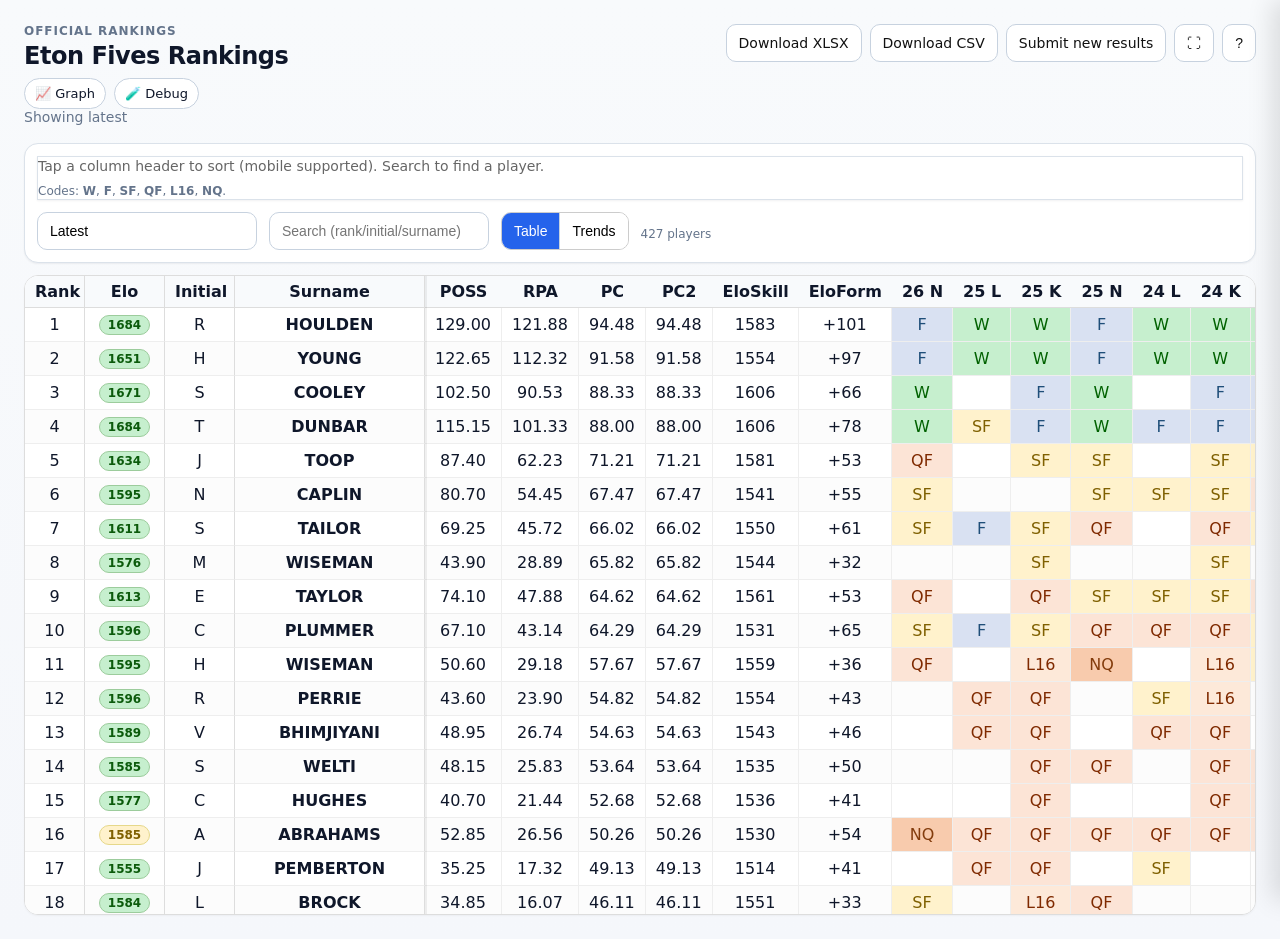
==== docs/index.html @ 4cd1362d "Phase 2" ====
<!doctype html>
<html lang="en">
<head>
  <meta charset="utf-8" />
  <meta name="viewport" content="width=device-width,initial-scale=1" />
  <title>Eton Fives Rankings</title>
  <link rel="stylesheet" href="./styles.css" />


  <style>
    body { font-family: system-ui, -apple-system, Segoe UI, Roboto, Arial, sans-serif; margin: 24px; }
    header { display:flex; gap:16px; align-items:baseline; justify-content:space-between; flex-wrap:wrap; }
    h1 { margin:0; font-size: 24px; }
    .meta { color:#555; font-size: 14px; min-height: 20px; }
    .actions { display:flex; gap:12px; flex-wrap:wrap; }
    .actions a, .actions button {
      appearance:none; border:1px solid #ccc; border-radius:10px; padding:10px 12px;
      background:white; cursor:pointer; text-decoration:none; color:#111; font-size:14px;
    }
    .actions a:hover, .actions button:hover { background:#f6f6f6; }
    .note { margin: 12px 0 14px; color:#666; font-size: 14px; line-height:1.4; }
    .small { font-size: 12px; color:#666; margin-top:6px; }
    .controls { display:flex; gap:12px; flex-wrap:wrap; align-items:center; margin: 0 0 12px; }
    .controls input, .controls select {
      appearance:none; border:1px solid #ccc; border-radius:10px; padding:10px 12px;
      background:white; font-size:14px; min-width: 220px;
    }
    .segmented { display:inline-flex; border:1px solid #ccc; border-radius:10px; overflow:hidden; }
    .segmented button {
      appearance:none; border:0; background:#fff; padding:10px 12px; cursor:pointer; font-size:14px;
    }
    .segmented button + button { border-left:1px solid #ddd; }
    .segmented button[aria-pressed="true"] { background:#111; color:#fff; }

    .table-wrap{
      border:1px solid #ddd; border-radius:14px; overflow:auto;
      max-height: calc(100vh - 260px);
      box-shadow: 0 1px 2px rgba(0,0,0,0.04);
      -webkit-overflow-scrolling: touch;
    }

    /* Full-screen table mode (mobile landscape helper) */
    body.fullscreen-mode{ margin:0; }
    body.fullscreen-mode > header,
    body.fullscreen-mode > .note,
    body.fullscreen-mode > .controls{ display:none; }
    body.fullscreen-mode .table-wrap{
      position: fixed; inset: 0;
      max-height: 100vh;
      border-radius: 0;
      border: none;
      box-shadow: none;
      background: white;
    }
    body.fullscreen-mode .modal{ max-height: 95vh; }

    table { border-collapse: separate; border-spacing: 0; }
    #rankings{ width: max-content; min-width:100%; background:white; }
    #rankings thead th{
      background:#fafafa;
      border-bottom:1px solid #ddd;
      font-weight:600;
      white-space: nowrap;
      padding: 6px 10px;
      position: sticky; top: 0; z-index: 5;
      cursor: default;
      user-select: none;
      touch-action: manipulation;
    }
    #rankings thead th.sortable { cursor: pointer; }
    #rankings thead th.tournament { cursor: pointer; }
    #rankings td{
      padding: 6px 10px;
      border-right:1px solid #eee;
      border-bottom:1px solid #eee;
      white-space: nowrap;
      background:white;
      text-align: center;
    }
    #rankings tbody tr:nth-child(even) td{ background:#fcfcfc; }

    /* Sticky first 4 columns (Rank, Elo, Initial, Surname) */
    #rankings th:nth-child(1), #rankings td:nth-child(1){
      position: sticky; left: 0; z-index: 6; min-width:60px; max-width:60px;
      border-right:1px solid #ddd;
      font-variant-numeric: tabular-nums;
      background: #fff;
}
    #rankings th:nth-child(2), #rankings td:nth-child(2){
      position: sticky; left: 60px; z-index: 6; min-width:80px; max-width:80px;
      border-right:1px solid #ddd;
      background: #fff;
font-variant-numeric: tabular-nums;
    }
    #rankings th:nth-child(3), #rankings td:nth-child(3){
      position: sticky; left: 140px; z-index: 6; min-width:70px; max-width:70px;
      border-right:1px solid #ddd;
      background: #fff;
font-variant-numeric: tabular-nums;
    }
    #rankings th:nth-child(4), #rankings td:nth-child(4){
      position: sticky; left: 210px; z-index: 6; min-width:190px; max-width:190px;
      border-right:1px solid #ddd;
      font-weight:600;
      background: #fff;
}

/* Colour coding (works on mob

    /* Sticky column layering & row striping fixes (mobile / horizontal scroll) */
    #rankings thead th { position: sticky; top: 0; z-index: 20; background: #f5f5f5; }
    #rankings thead th:nth-child(-n+4){ z-index: 30; } /* top-left corner cells above everything */
    #rankings tbody td:nth-child(-n+4){ background: #fff; }
    #rankings tbody tr:nth-child(even) td:nth-child(-n+4){ background:#fcfcfc; }
    /* subtle separation so overlapping is visually clean */
    #rankings th:nth-child(-n+4), #rankings td:nth-child(-n+4){ box-shadow: 2px 0 0 rgba(0,0,0,0.06); }


/* Colour coding (works on mobile because it's inline classes on TD) */
    .res-W{ background:#c6efce !important; color:#006100 !important; }   /* Winner */
    .res-F{ background:#d9e1f2 !important; color:#1f4e79 !important; }   /* Final */
    .res-SF{ background:#fff2cc !important; color:#7f6000 !important; }  /* Semi */
    .res-QF{ background:#fce4d6 !important; color:#7f2a00 !important; }  /* Quarter */
    .res-L16{ background:#fde9d9 !important; color:#7f2a00 !important; } /* Last 16 */
    .res-NQ{ background:#f8cbad !important; color:#833c0c !important; }  /* Non-qual */
    .res-P{ background:#e7e6e6 !important; color:#444 !important; }      /* P */
    .res-UNK{ background:#f2f2f2 !important; color:#555 !important; font-weight:500; }

    th.sorted-asc::after { content:" ▲"; font-weight:700; }
    th.sorted-desc::after { content:" ▼"; font-weight:700; }
  
    /* Modal for match details */
    .modal-backdrop{
      position: fixed; inset: 0; background: rgba(0,0,0,0.45);
      display:none; align-items:center; justify-content:center;
      padding: 16px; z-index: 1000;
    }
    .modal{
      width: min(720px, 100%);
      max-height: 80vh;
      overflow:auto;
      background: white;
      border-radius: 16px;
      border: 1px solid #ddd;
      box-shadow: 0 10px 30px rgba(0,0,0,0.25);
    }
    .modal header{
      position: sticky; top: 0; z-index: 2;
      background: white;
      padding: 14px 16px;
      border-bottom: 1px solid #eee;
      display:flex; gap:12px; align-items:flex-start; justify-content:space-between;
    }
    .modal h2{ margin:0; font-size: 18px; }
    .modal .close{
      border: 1px solid #ccc; border-radius: 10px; padding: 8px 10px;
      background: white; cursor: pointer; font-size: 14px;
    }
    .modal .content{ padding: 12px 16px 16px; }
    .match-round{ margin: 14px 0 6px; font-weight: 700; }
    .match{
      padding: 10px 12px; border: 1px solid #eee; border-radius: 12px;
      margin: 8px 0; background: #fafafa;
    }
    .match .line{ margin: 4px 0; }
    .pill{
      display:inline-block; padding: 2px 8px; border-radius: 999px;
      border: 1px solid #ddd; background: white; font-size: 12px;
      margin-right: 8px;
    }
    .pill-won{ background:#c6efce; border-color:#9ccc9c; color:#0b5a0b; }
    .pill-lost{ background:#f8cbad; border-color:#f3a981; color:#7f2a00; }

    .elo-pill{ font-variant-numeric: tabular-nums; font-weight:700; margin-right:0; }
    .unc-low{ background:#c6efce; border-color:#9ccc9c; color:#0b5a0b; }
    .unc-med{ background:#fff2cc; border-color:#e6d88a; color:#7f6000; }
    .unc-high{ background:#f8cbad; border-color:#f3a981; color:#7f2a00; }


  
    .eloPanel{ border:1px solid #eee; border-radius:12px; padding:10px 12px; margin: 10px 0 12px; background:#fcfcfc; }
    .eloRow{ display:flex; align-items:center; justify-content:space-between; gap:10px; flex-wrap:wrap; }
    .muted{ color:#666; font-size:12px; }
    .peakBtn{ appearance:none; border:1px solid #ccc; background:#fff; border-radius:999px; padding:6px 10px; font-size:12px; cursor:pointer; }

    /* Help modal tabs */
    .tabs{ display:flex; gap:8px; padding: 0 16px 12px; border-bottom: 1px solid #eee; }
    .tabbtn{
      appearance:none; border:1px solid #ccc; background:#fff;
      border-radius: 999px; padding: 8px 12px; font-size: 13px; cursor:pointer;
    }
    .tabbtn[aria-selected="true"]{ border-color:#111; }
    .tabpanel{ display:none; padding: 12px 16px 16px; }
    .tabpanel.active{ display:block; }
    .tabpanel h3{ margin: 10px 0 6px; font-size: 15px; }
    .tabpanel ul{ margin: 6px 0 10px 18px; }
    .tabpanel code{ background:#f2f2f2; padding:2px 6px; border-radius:6px; }

    .peakBtn:hover{ background:#f6f6f6; }
    .sparkWrap{ margin-top:8px; }
    .sparkSvg{ width: 200px; height: 44px; display:block; }

    /* Player drawer */
    .drawer-backdrop{
      position: fixed; inset: 0; background: rgba(0,0,0,0.35);
      display:none; z-index: 900;
    }
    .player-drawer{
      position: fixed; top: 0; right: 0; height: 100vh; width: min(440px, 95vw);
      background:#fff; border-left:1px solid #ddd; box-shadow: -8px 0 24px rgba(0,0,0,.12);
      transform: translateX(100%); transition: transform .2s ease; z-index: 901;
      display:flex; flex-direction:column;
    }
    .player-drawer.open { transform: translateX(0); }
    .player-drawer header { padding: 12px 14px; border-bottom:1px solid #eee; }
    .player-drawer .body { padding: 12px 14px 16px; overflow:auto; }
    .metric-grid { display:grid; grid-template-columns: repeat(2, minmax(0,1fr)); gap:8px; }
    .metric { border:1px solid #eee; border-radius:10px; padding:8px; background:#fafafa; }
    .metric .k { font-size:12px; color:#666; }
    .metric .v { font-weight:700; }
    .recent-strip { display:flex; gap:6px; flex-wrap:wrap; margin-top:8px; }
    .chip { border:1px solid #ddd; border-radius:999px; padding:2px 8px; font-size:12px; background:#fff; }
    .drawer-actions { display:flex; gap:8px; flex-wrap:wrap; margin-top:10px; }
    .drawer-actions button { appearance:none; border:1px solid #ccc; border-radius:10px; background:#fff; padding:8px 10px; cursor:pointer; }
    .compare-row { display:flex; gap:8px; flex-wrap:wrap; margin-top:10px; align-items:center; }
    .compare-row select { flex:1 1 220px; min-width: 180px; }

  </style>
</head>

<body class="app-shell">
  <header class="page-header">
    <div>
      <div class="page-eyebrow">Official Rankings</div>
      <div class="row" style="gap:8px; align-items:center;"><h1>Eton Fives Rankings</h1></div>
      <nav class="page-nav" aria-label="Primary" style="margin-top:8px;">
        <a href="./graph.html" class="nav-pill">📈 Graph</a>
        <a href="./debug.html" class="nav-pill">🧪 Debug</a>
      </nav>
      <div class="meta" id="status">Loading…</div>
    </div>
    <div class="actions">
      <a href="./downloads/rankings_latest.xlsx" download>Download XLSX</a>
      <a href="./downloads/rankings_latest.csv" download>Download CSV</a>
      <a
        href="https://github.com/thatchersj/rank-the-fives/issues/new?template=submit_results.yml&title=New%20tournament%20results&labels=recalculate"
        target="_blank" rel="noopener"
      >Submit new results</a>
    
      <button id="fsBtn" type="button" title="Full screen" aria-label="Toggle full screen">⛶</button>
      <button id="helpBtn" type="button" title="Help" aria-label="Help">?</button>
    </div>
  </header>

  <div class="section-card">
    <div class="note" style="margin:0 0 12px;">
      Tap a column header to sort (mobile supported). Search to find a player.
      <div class="small">Codes: <b>W</b>, <b>F</b>, <b>SF</b>, <b>QF</b>, <b>L16</b>, <b>NQ</b>.</div>
    </div>

    <div class="controls" style="margin:0;">
      <select id="snapshotSelect" aria-label="As of tournament"></select>
      <input id="searchBox" type="search" placeholder="Search (rank/initial/surname)..." autocomplete="off" />
      <div class="segmented" role="group" aria-label="View mode">
        <button id="viewTableBtn" type="button" aria-pressed="true">Table</button>
        <button id="viewTrendsBtn" type="button" aria-pressed="false">Trends</button>
      </div>
      <span class="small" id="count"></span>
    </div>
  </div>

  <div class="table-wrap" id="tableWrap">
    <table id="rankings">
      <thead><tr id="theadRow"></tr></thead>
      <tbody></tbody>
    </table>
  </div>

  <noscript>
    <p><b>This page needs JavaScript enabled</b> to load rankings.</p>
  </noscript>

  <script>
    (function(){
      const TWO_DP_COLS = new Set(["poss","rpa","pc","pc2"]);
function formatMaybe2dp(col, val){
  if (!TWO_DP_COLS.has(String(col).toLowerCase())) return val;
  if (val === null || val === undefined || val === "") return val;
  const num = Number(val);
  if (!Number.isFinite(num)) return val;
  return num.toFixed(2);
}


function displayResultValue(val){
  // Hide 'P' results in the table (treat as blank)
  if (val === "P" || val === "p") return "";
  return val;
}

const statusEl = document.getElementById("status");
      const countEl = document.getElementById("count");
      const searchBox = document.getElementById("searchBox");
      const snapshotSelect = document.getElementById('snapshotSelect');
      const viewTableBtn = document.getElementById('viewTableBtn');
      const viewTrendsBtn = document.getElementById('viewTrendsBtn');
      const theadRow = document.getElementById("theadRow");
      const tbody = document.querySelector("#rankings tbody");
      const table = document.getElementById("rankings");
      function setUrlParam(k, v){
        const u = new URL(window.location.href);
        if (v === null || v === undefined || v === "") u.searchParams.delete(k);
        else u.searchParams.set(k, String(v));
        history.replaceState(null, "", u.toString());
      }
      function getUrlParam(k){ return new URL(window.location.href).searchParams.get(k); }
      function toPlayerLabel(playerKey){
        const [iniRaw, surRaw] = String(playerKey || '').split('|');
        const ini = String(iniRaw || '').trim();
        const sur = String(surRaw || '').trim();
        if (!ini || !sur) return String(playerKey || '');
        return `${ini}.${sur.slice(0,1)}${sur.slice(1).toLowerCase()}`;
      }
      function setStatus(v){ if (statusEl) statusEl.textContent = String(v ?? ''); }
      function getStatus(){ return statusEl ? String(statusEl.textContent || '') : ''; }
      function getDrawerEls(){
        return {
          drawer: document.getElementById('playerDrawer'),
          backdrop: document.getElementById('playerDrawerBackdrop'),
          closeBtn: document.getElementById('playerDrawerClose'),
          title: document.getElementById('playerDrawerTitle'),
          sub: document.getElementById('playerDrawerSub'),
          body: document.getElementById('playerDrawerBody'),
        };
      }

      function normalizeResult(v) {
        const s = (v ?? "").toString().trim().toUpperCase();
        if (!s || s === "P") return "";
        return s.replace(/\s+/g, ""); // "L 16" -> "L16"
      }
      function resultClass(v) {
        const key = normalizeResult(v);
        if (!key) return null;
        if (["W","F","SF","QF","NQ","L16","P"].includes(key)) return "res-" + key;
        return "res-UNK";
      }
            function uncertaintyClass(sigma){
        const s = Number(sigma);
        if (!Number.isFinite(s)) return 'unc-med';
        if (s < 140) return 'unc-low';
        if (s < 250) return 'unc-med';
        return 'unc-high';
      }

function looksLikeResultColumn(colName) {
        // expected like "13 N" / "13N" / "13 K" etc
        return /^\d{2}\s*[NKL]$/i.test(colName.trim().replace(/\s+/g, " "));
      }

      async function loadData() {
        // IMPORTANT: relative to the current page URL (works on GH Pages project sites)
        const latestUrl = new URL("data/rankings_latest.json", window.location.href);
        const resLatest = await fetch(latestUrl.toString(), { cache: "no-store" });
        if (!resLatest.ok) throw new Error(`Failed to load ${latestUrl} (${resLatest.status} ${resLatest.statusText})`);
        const latest = await resLatest.json();
        if (!Array.isArray(latest) || latest.length === 0) throw new Error("No data found in rankings_latest.json");

        // Snapshots (optional)
        let snapshots = null;
        try {
          const snapsUrl = new URL("data/rankings_snapshots.json", window.location.href);
          const resSnaps = await fetch(snapsUrl.toString(), { cache: "no-store" });
          if (resSnaps.ok) snapshots = await resSnaps.json();
        } catch (e) {
          console.warn('No rankings_snapshots.json', e);
        }

        return { latest, snapshots };
      }

      async function loadMatches() {
        const url = new URL("data/matches_latest.json", window.location.href);
        const res = await fetch(url.toString(), { cache: "no-store" });
        if (!res.ok) {
          console.warn("No matches_latest.json", res.status, res.statusText);
          return null;
        }
        return await res.json();
      }

      function render(data) {
        window.__CURRENT_RENDER_DATA = data;
        // Build a stable column order:
        // Rank, Elo, Initial, Surname, POSS/RPA/PC/PC2, EloSkill/EloForm, then tournament columns (most recent first)
        const allCols = Object.keys(data[0] || {});
        const base = ["Rank","Elo","Initial","Surname","POSS","RPA","PC","PC2","EloSkill","EloForm"];
        const baseCols = base.filter(c => allCols.includes(c));

        const tourCols = allCols
          .filter(c => looksLikeResultColumn(c))
          .sort((a,b) => {
            const pa = a.trim().replace(/\s+/g,' ').split(' ');
            const pb = b.trim().replace(/\s+/g,' ').split(' ');
            const ya = parseInt(pa[0],10); const yb = parseInt(pb[0],10);
            const oa = ({N:0,K:1,L:2})[(pa[1]||'').toUpperCase()] ?? 9;
            const ob = ({N:0,K:1,L:2})[(pb[1]||'').toUpperCase()] ?? 9;
            // most recent first
            if (ya !== yb) return yb - ya;
            return ob - oa;
          });

        // Keep EloSigma available for pill colour but don't show as a column
        const cols = [...baseCols, ...tourCols].filter(c => c !== "EloSigma");
        window.__CURRENT_COLS__ = cols;
        theadRow.innerHTML = "";
        tbody.innerHTML = "";

        cols.forEach(c => {
          const th = document.createElement("th");
          th.textContent = c;

          if (!looksLikeResultColumn(c)) {
            th.classList.add("sortable");
          } else {
            th.classList.add("tournament");
          }

          theadRow.appendChild(th);
        });

        const resultCols = new Set(cols.filter(looksLikeResultColumn));

        data.forEach(row => {
          const tr = document.createElement("tr");
          tr.tabIndex = 0;
          cols.forEach(c => {
            const td = document.createElement("td");
            const val = row[c] ?? "";
            const displayVal = formatMaybe2dp(c, val);
            if (c === "Elo") {
              const pill = document.createElement("span");
              pill.className = `pill elo-pill ${uncertaintyClass(row["EloSigma"])}`;
              pill.textContent = (val === null || val === undefined || val === "") ? "" : String(Math.round(Number(val)));
              td.appendChild(pill);
            } else if (c === "EloSkill") {
              const num = Number(val);
              td.textContent = Number.isFinite(num) ? String(Math.round(num)) : "";
            } else if (c === "EloForm") {
              const num = Number(val);
              if (Number.isFinite(num)) {
                const r = Math.round(num);
                td.textContent = (r > 0 ? "+" : "") + String(r);
              } else {
                td.textContent = "";
              }
            } else {
              td.textContent = displayVal;
            }

            if (resultCols.has(c)) {
              td.classList.add("result-cell");
          td.textContent = displayResultValue(td.textContent);

              const cls = resultClass(val);
              if (cls) td.classList.add(cls);
            }
            tr.appendChild(td);
          });
          tbody.appendChild(tr);
        });

        countEl.textContent = `${data.length} players`;
      }

      function getRowPlayerKey(tr){
        const cols = window.__CURRENT_COLS__ || [];
        const iI = cols.indexOf('Initial');
        const iS = cols.indexOf('Surname');
        if (iI < 0 || iS < 0) return null;
        const ini = (tr.children[iI]?.textContent || '').trim().toUpperCase();
        const sur = (tr.children[iS]?.textContent || '').trim().toUpperCase();
        if (!ini || !sur) return null;
        return `${ini}|${sur}`;
      }

      function closePlayerDrawer(){
        const { drawer, backdrop } = getDrawerEls();
        if (!drawer || !backdrop) return;
        drawer.classList.remove('open');
        backdrop.style.display = 'none';
      }

      function getRankMovement(playerKey){
        const rows = window.__CURRENT_RENDER_DATA || [];
        const cur = rows.find(r => `${String(r.Initial||'').toUpperCase()}|${String(r.Surname||'').toUpperCase()}` === playerKey);
        if (!cur) return null;
        const curRank = Number(cur.Rank);
        if (!Number.isFinite(curRank)) return null;
        const v = snapshotSelect?.value || 'latest';
        const snaps = window.__SNAPS_CHRONO || [];
        let prev = null;
        if (v === 'latest') prev = snaps.length ? snaps[snaps.length - 1] : null;
        else {
          const i = snaps.findIndex(s => s.key === v);
          prev = (i > 0) ? snaps[i - 1] : null;
        }
        if (!prev || !Array.isArray(prev.records)) return null;
        const pr = prev.records.find(r => `${String(r.Initial||'').toUpperCase()}|${String(r.Surname||'').toUpperCase()}` === playerKey);
        if (!pr) return null;
        const prevRank = Number(pr.Rank);
        if (!Number.isFinite(prevRank)) return null;
        const delta = prevRank - curRank;
        if (delta > 0) return `▲${delta}`;
        if (delta < 0) return `▼${Math.abs(delta)}`;
        return '—';
      }

      function openPlayerDrawer(playerKey){
        const { drawer, backdrop, title, sub, body } = getDrawerEls();
        if (!drawer || !backdrop || !title || !sub || !body) return;

        const rows = window.__CURRENT_RENDER_DATA || [];
        const row = rows.find(r => `${String(r.Initial||'').toUpperCase()}|${String(r.Surname||'').toUpperCase()}` === playerKey);
        if (!row) return;
        window.__SELECTED_PLAYER_KEY__ = playerKey;
        setUrlParam('player', playerKey);

        const rankMove = getRankMovement(playerKey) || '—';
        title.textContent = `${row.Initial}. ${String(row.Surname||'').slice(0,1)}${String(row.Surname||'').slice(1).toLowerCase()}`;
        sub.textContent = `Rank #${row.Rank ?? ''} · Elo ${Number.isFinite(Number(row.Elo)) ? Math.round(Number(row.Elo)) : ''} · ${rankMove}`;

        const metrics = [
          ['PC2', row.PC2], ['PC', row.PC], ['POSS', row.POSS], ['RPA', row.RPA], ['Played', row.Played], ['MissedLast', row.MissedLast]
        ].map(([k,v]) => `<div class="metric"><div class="k">${k}</div><div class="v">${formatMaybe2dp(String(k).toLowerCase(), v ?? '')}</div></div>`).join('');

        const cols = window.__CURRENT_COLS__ || [];
        const recentCols = cols.filter(c => /^\d{2}\s*[NKL]$/i.test(String(c))).slice(0,5);
        const recent = recentCols.map(c => {
          const rv = row[c] || '';
          const cls = resultClass(rv) || '';
          return `<span class="chip ${cls}">${escapeHtml(c)}: ${escapeHtml(displayResultValue(String(rv||'')) || '—')}</span>`;
        }).join('');

        const snaps = window.__SNAPS_CHRONO || [];
        const eloSeries = [];
        const rankSeries = [];
        for (const s of snaps){
          const r = (s.records || []).find(rr => `${String(rr.Initial||'').toUpperCase()}|${String(rr.Surname||'').toUpperCase()}` === playerKey);
          if (!r) continue;
          if (Number.isFinite(Number(r.Elo))) eloSeries.push(Number(r.Elo));
          if (Number.isFinite(Number(r.Rank))) rankSeries.push(Number(r.Rank));
        }
        if (Number.isFinite(Number(row.Elo))) eloSeries.push(Number(row.Elo));
        if (Number.isFinite(Number(row.Rank))) rankSeries.push(Number(row.Rank));

        const eloSpark = buildSparkline(eloSeries, {w: 260, h: 52, pad: 5});
        const rankSpark = buildSparkline(rankSeries.map(v => -v), {w: 260, h: 52, pad: 5});

        body.innerHTML = `
          <div class="metric-grid">${metrics}</div>
          <div style="margin-top:10px;"><b>Recent results</b><div class="recent-strip">${recent || '<span class="small">No recent results</span>'}</div></div>
          <div style="margin-top:12px;"><b>Trend</b><div class="small">Elo</div>${eloSpark}<div class="small" style="margin-top:8px;">Rank (improvement rises)</div>${rankSpark}</div>
          <div style="margin-top:12px;"><b>Compare</b>
            <div class="compare-row">
              <select id="drawerCompareSelect" aria-label="Compare with player">
                <option value="">Choose player…</option>
              </select>
              <button type="button" id="drawerCompareBtn">Compare in trends</button>
            </div>
          </div>
          <div class="drawer-actions">
            <button type="button" id="drawerOpenTrends">Open full trends</button>
            <button type="button" id="drawerCopyLink">Copy link</button>
          </div>
        `;

        const cmpSel = body.querySelector('#drawerCompareSelect');
        if (cmpSel) {
          const keys = (window.__CURRENT_RENDER_DATA || [])
            .map(r => `${String(r.Initial||'').toUpperCase()}|${String(r.Surname||'').toUpperCase()}`)
            .filter(k => k && k !== playerKey);
          const uniq = Array.from(new Set(keys)).sort((a,b) => toPlayerLabel(a).localeCompare(toPlayerLabel(b)));
          for (const k of uniq){
            const opt = document.createElement('option');
            opt.value = k;
            opt.textContent = toPlayerLabel(k);
            cmpSel.appendChild(opt);
          }
        }

        body.querySelector('#drawerOpenTrends')?.addEventListener('click', () => {
          const u = new URL('./graph.html', window.location.href);
          u.searchParams.set('players', playerKey);
          const snap = snapshotSelect?.value || 'latest';
          if (snap !== 'latest') { u.searchParams.set('from', snap); u.searchParams.set('to', snap); }
          window.location.href = u.toString();
        });
        body.querySelector('#drawerCompareBtn')?.addEventListener('click', () => {
          const other = body.querySelector('#drawerCompareSelect')?.value || '';
          if (!other) return;
          const u = new URL('./graph.html', window.location.href);
          u.searchParams.set('players', `${playerKey},${other}`);
          const snap = snapshotSelect?.value || 'latest';
          if (snap !== 'latest') { u.searchParams.set('from', snap); u.searchParams.set('to', snap); }
          window.location.href = u.toString();
        });
        body.querySelector('#drawerCopyLink')?.addEventListener('click', async () => {
          try { await navigator.clipboard.writeText(window.location.href); } catch(e) {}
        });

        backdrop.style.display = 'block';
        drawer.classList.add('open');
      }

      function attachRowClicks(){
        tbody.addEventListener('click', (ev) => {
          const td = ev.target.closest('td');
          if (!td) return;
          if (td.classList.contains('result-cell')) return; // keep tournament cell click behavior
          const tr = td.parentElement;
          if (!tr) return;
          const pkey = getRowPlayerKey(tr);
          if (pkey) openPlayerDrawer(pkey);
        });

        tbody.addEventListener('keydown', (ev) => {
          if (ev.key !== 'Enter') return;
          const tr = ev.target.closest('tr');
          if (!tr) return;
          const pkey = getRowPlayerKey(tr);
          if (pkey) openPlayerDrawer(pkey);
        });

        const { closeBtn, backdrop } = getDrawerEls();
        closeBtn?.addEventListener('click', closePlayerDrawer);
        backdrop?.addEventListener('click', closePlayerDrawer);
        document.addEventListener('keydown', (e) => {
          if (e.key === 'Escape') closePlayerDrawer();
        });
      }

      function bindViewToggle(){
        function setMode(mode){
          const isTable = mode !== 'trends';
          viewTableBtn?.setAttribute('aria-pressed', isTable ? 'true' : 'false');
          viewTrendsBtn?.setAttribute('aria-pressed', isTable ? 'false' : 'true');
          setUrlParam('view', isTable ? 'table' : 'trends');
        }

        viewTableBtn?.addEventListener('click', () => setMode('table'));
        viewTrendsBtn?.addEventListener('click', () => {
          setMode('trends');
          const u = new URL('./graph.html', window.location.href);
          const selected = window.__SELECTED_PLAYER_KEY__ || getUrlParam('player');
          if (selected) u.searchParams.set('players', selected);
          const snap = snapshotSelect?.value || 'latest';
          if (snap !== 'latest') {
            u.searchParams.set('from', snap);
            u.searchParams.set('to', snap);
          }
          window.location.href = u.toString();
        });

        const requested = (getUrlParam('view') || 'table').toLowerCase();
        setMode(requested === 'trends' ? 'trends' : 'table');
      }

      function getCellValue(row, idx) {
        const td = row.children[idx];
        return td ? td.textContent.trim() : "";
      }

      function detectType(val) {
        const n = Number(val);
        if (!isNaN(n) && val !== "") return "number";
        return "string";
      }

      function sortBy(colIdx, asc) {
        const rows = Array.from(tbody.querySelectorAll("tr"));
        const type = detectType(getCellValue(rows[0], colIdx));
        rows.sort((a,b) => {
          const va = getCellValue(a,colIdx);
          const vb = getCellValue(b,colIdx);
          if (type === "number") {
            return asc ? (Number(va)-Number(vb)) : (Number(vb)-Number(va));
          }
          return asc ? va.localeCompare(vb) : vb.localeCompare(va);
        });
        rows.forEach(r => tbody.appendChild(r));
      }

      function enableSortAndSearch() {
        let currentSort = { idx: 0, asc: true };

        theadRow.addEventListener("click", (ev) => {
          const th = ev.target.closest("th");
          if (!th) return;
          const idx = Array.from(theadRow.children).indexOf(th);
          if (idx < 0) return;

          const headerText = (th.textContent || "").trim();
          const norm = headerText.toString().replace(/\s+/g," ").trim();
          const isTournament = looksLikeResultColumn(norm);

          if (isTournament) {
            openTournamentDrawFromHeaderText(headerText);
            return;
          }

          // Normal sortable columns
          const asc = (currentSort.idx === idx) ? !currentSort.asc : true;
          currentSort = { idx, asc };

          Array.from(theadRow.children).forEach(h => h.classList.remove("sorted-asc","sorted-desc"));
          th.classList.add(asc ? "sorted-asc" : "sorted-desc");

          sortBy(idx, asc);
        });

        searchBox.addEventListener("input", () => {
          const q = searchBox.value.trim().toUpperCase();
          const rows = Array.from(tbody.querySelectorAll("tr"));
          let shown = 0;
          rows.forEach(tr => {
            const cols = window.__CURRENT_COLS__ || [];
            const idxRank = cols.indexOf("Rank") >= 0 ? cols.indexOf("Rank") : 0;
            const idxInit = cols.indexOf("Initial");
            const idxSur = cols.indexOf("Surname");
            const rank = (tr.children[idxRank]?.textContent || "").toUpperCase();
            const init = (tr.children[idxInit]?.textContent || "").toUpperCase();
            const sur = (tr.children[idxSur]?.textContent || "").toUpperCase();
            const hay = `${rank} ${init} ${sur}`;
            const ok = !q || hay.includes(q);
            tr.style.display = ok ? "" : "none";
            if (ok) shown++;
          });
          countEl.textContent = `${shown} / ${rows.length} players`;
        });

        // Default sort by Rank (column 1 at top)
        sortBy(0, true);
      }

      
      function openMatchModal(title, sub, bodyHtml) {
        const backdrop = document.getElementById("matchModalBackdrop");
        const titleEl = document.getElementById("matchModalTitle");
        const subEl = document.getElementById("matchModalSub");
        const bodyEl = document.getElementById("matchModalBody");
        titleEl.textContent = title;
        subEl.textContent = sub || "";
        bodyEl.innerHTML = bodyHtml || "";
        // Peak Elo toggle (if present)
        const peakBtn = bodyEl.querySelector('[data-peak-toggle="1"]');
        if (peakBtn) {
          peakBtn.addEventListener('click', () => {
            const vEl = bodyEl.querySelector('.eloValue');
            const subEl2 = bodyEl.querySelector('.eloSub');
            if (!vEl) return;
            const cur = vEl.getAttribute('data-current');
            const peak = vEl.getAttribute('data-peak');
            const peakLabel = vEl.getAttribute('data-peaklabel') || '';
            const showing = vEl.getAttribute('data-showing') || 'current';
            if (showing === 'current') {
              vEl.textContent = peak !== null ? peak : (vEl.textContent || '');
              vEl.setAttribute('data-showing','peak');
              peakBtn.textContent = 'Show current';
              if (subEl2) subEl2.textContent = peakLabel ? `Peak at ${peakLabel}` : 'Peak';
            } else {
              vEl.textContent = cur !== null ? cur : (vEl.textContent || '');
              vEl.setAttribute('data-showing','current');
              peakBtn.textContent = 'Show peak';
              if (subEl2) subEl2.textContent = 'Current';
            }
          });
        }
        backdrop.style.display = "flex";
        backdrop.setAttribute("aria-hidden", "false");
      }

      function closeMatchModal() {
        const backdrop = document.getElementById("matchModalBackdrop");
        backdrop.style.display = "none";
        backdrop.setAttribute("aria-hidden", "true");
      }

      function escapeHtml(s) {
        return (s ?? "").toString()
          .replace(/&/g, "&amp;")
          .replace(/</g, "&lt;")
          .replace(/>/g, "&gt;")
          .replace(/"/g, "&quot;")
          .replace(/'/g, "&#039;");
      }

      
      
      function buildSparkline(values, opts){
        const w = (opts && opts.w) ? opts.w : 200;
        const h = (opts && opts.h) ? opts.h : 44;
        const pad = (opts && opts.pad) ? opts.pad : 4;
        const vals = (Array.isArray(values) ? values : []).map(v => Number(v)).filter(v => Number.isFinite(v));
        if (vals.length < 2){
          return `<svg class="sparkSvg" viewBox="0 0 ${w} ${h}" role="img" aria-label="Form sparkline"></svg>`;
        }
        const minV = Math.min(...vals);
        const maxV = Math.max(...vals);
        const rng = (maxV - minV) || 1;
        const n = vals.length;
        const xStep = (w - 2*pad) / (n - 1);
        const pts = vals.map((v,i)=>{
          const x = pad + i * xStep;
          const y = pad + (maxV - v) * ((h - 2*pad) / rng);
          return `${x.toFixed(2)},${y.toFixed(2)}`;
        }).join(" ");
        // Optional 0-baseline if within range
        let zeroLine = "";
        if (minV < 0 && maxV > 0){
          const y0 = pad + (maxV - 0) * ((h - 2*pad) / rng);
          zeroLine = `<line x1="${pad}" y1="${y0.toFixed(2)}" x2="${(w-pad)}" y2="${y0.toFixed(2)}" stroke="#ddd" stroke-width="1"/>`;
        }
        return `<svg class="sparkSvg" viewBox="0 0 ${w} ${h}" role="img" aria-label="Form sparkline">`
          + zeroLine
          + `<polyline points="${pts}" fill="none" stroke="#333" stroke-width="1.5" stroke-linecap="round" stroke-linejoin="round"/>`
          + `</svg>`;
      }


      function normaliseHeader(s){
        return (s ?? "").toString().replace(/\s+/g," ").trim().toUpperCase();
      }

      function openTournamentDrawFromHeaderText(headerText){
        const matchesData = window.__MATCHES_DATA__;
        if (!matchesData || !matchesData.tournaments) return;

        const norm = normaliseHeader(headerText);

        // Prefer direct lookup by header text, then try colToKey mapping if present
        let tourn =
          matchesData.tournaments[norm] ||
          matchesData.tournaments[norm.replace(/\s+/g, "")] ||
          null;

        if (!tourn && matchesData.colToKey) {
          const key = matchesData.colToKey[norm] || matchesData.colToKey[norm.replace(/\s+/g, "")];
          tourn = key ? matchesData.tournaments[key] : null;
        }

        if (!tourn) return;

        const title = `${tourn.tournament}`;
        const subtitle = `Draw`;

        const order = ["L16", "QF", "SF", "F"];
        const byRound = {};
        for (const m of (tourn.matches || [])){
          const r = m.round || "Other";
          (byRound[r] ||= []).push(m);
        }
        let body = "";
        let first = 1;

        const nqTeams = Array.isArray(tourn.nqTeams) ? tourn.nqTeams : [];
        if (nqTeams.length){
          body += `<div class="match-round">Non-Qualifiers</div>`;
          body += `<div class="match">`;
          for (const t of nqTeams){
            if (!t.team) continue;
            if (first === 1){
               first = 0
            } else {
               body += `<br>`;
            }
            body += `<span class="pill">${escapeHtml(t.team)}</span>`;
          }
          body += `</div>`;
        }

          const roundNames = { L16: "Last 16", QF: "Quarter-Finals", SF: "Semi-Finals", F: "Final" };
        for (const r of order){
          const list = byRound[r] || [];
          if (!list.length) continue;
          body += `<div class="match-round">${escapeHtml(roundNames[r])}</div>`;
          for (const m of list){
            const wTeam = m.winnerTeam || "";
            const lTeam = m.loserTeam || "";
            const score = (m.score || "").toString().trim();
            body += `<div class="match">`
              + `<div class="line"><b>${escapeHtml(wTeam)}</b> beat ${escapeHtml(lTeam)}</div>`
              + (score ? `<div class="line">${escapeHtml(score)}</div>` : ``)
              + `</div>`;
          }
        }

        const others = Object.keys(byRound).filter(r => !order.includes(r));
        for (const r of others){
          const list = byRound[r] || [];
          if (!list.length) continue;
          body += `<div class="match-round">${escapeHtml(r)}</div>`;
          for (const m of list){
            const wTeam = m.winnerTeam || "";
            const lTeam = m.loserTeam || "";
            const score = (m.score || "").toString().trim();
            body += `<div class="match">`
              + `<div class="line"><b>${escapeHtml(wTeam)}</b> beat ${escapeHtml(lTeam)}</div>`
              + (score ? `<div class="line">${escapeHtml(score)}</div>` : ``)
              + `</div>`;
          }
        }

        if (!body) body = `<div class="match">No draw data found for this tournament.</div>`;

        // Use the modal that actually exists on the page
        openMatchModal(title, subtitle, body);
      }

      function attachCellClicks(matchesData) {
        const table = document.getElementById("rankings");
        const tbody = table.querySelector("tbody");
        const headers = Array.from(table.querySelectorAll("thead th")).map(th => th.textContent);

        const roundOrder = ["L16", "QF", "SF", "F"];
        const roundNames = { L16: "Last 16", QF: "Quarter-Finals", SF: "Semi-Finals", F: "Final" };

        tbody.addEventListener("click", (ev) => {
          const td = ev.target.closest("td");
          if (!td) return;
          const tr = td.parentElement;
          const tds = Array.from(tr.children);
          const colIdx = tds.indexOf(td);
          const colName = (headers[colIdx] || "").trim();

          if (!/^\d{2}\s+[NKL]$/i.test(colName)) return;

          const result = (td.textContent || "").trim();
          if (!result) return;

          const idxInit = headers.indexOf('Initial');
          const idxSur = headers.indexOf('Surname');
          const initial = (tds[idxInit]?.textContent || "").trim().toUpperCase();
          const surname = (tds[idxSur]?.textContent || "").trim().toUpperCase();
          const playerKey = `${initial}|${surname}`;

          // --- Elo stats (current vs peak) + Form sparkline ---
          const idxElo = headers.indexOf('Elo');
          const idxForm = headers.indexOf('EloForm');
          const currentElo = (idxElo >= 0) ? Number((tds[idxElo]?.textContent || "").trim()) : NaN;
          const currentForm = (idxForm >= 0) ? Number((tds[idxForm]?.textContent || "").trim()) : NaN;

          const series = [];
          const snapsC = Array.isArray(window.__SNAPS_CHRONO) ? window.__SNAPS_CHRONO : [];
          for (const s of snapsC){
            const recs = Array.isArray(s.records) ? s.records : [];
            const r = recs.find(rr => `${(rr.Initial||"").toString().trim().toUpperCase()}|${(rr.Surname||"").toString().trim().toUpperCase()}` === playerKey);
            if (!r) continue;
            const e = Number(r.Elo);
            const f = Number(r.EloForm);
            if (Number.isFinite(e) || Number.isFinite(f)){
              series.push({ label: s.label || s.key, key: s.key, elo: e, form: f });
            }
          }
          // Include the currently rendered row (latest or snapshot) as "Current" point if finite
          if (Number.isFinite(currentElo) || Number.isFinite(currentForm)){
            series.push({ label: 'Current', key: '__current__', elo: currentElo, form: currentForm });
          }

          let peakElo = null;
          let peakLabel = '';
          for (const pt of series){
            if (!Number.isFinite(pt.elo)) continue;
            if (peakElo === null || pt.elo > peakElo){
              peakElo = pt.elo;
              peakLabel = pt.label || pt.key || '';
            }
          }
          const curEloText = Number.isFinite(currentElo) ? Math.round(currentElo).toString() : '';
          const peakEloText = (peakElo !== null && Number.isFinite(peakElo)) ? Math.round(peakElo).toString() : '';
          const sparkVals = series.filter(p => p.key !== '__current__').map(p => p.form).filter(v => Number.isFinite(Number(v)));
          const sparkSvg = buildSparkline(sparkVals, {w:200,h:44,pad:4});
          const idxSkill = headers.indexOf('EloSkill');
          const currentSkill = (idxSkill >= 0) ? Number((tds[idxSkill]?.textContent || "").trim()) : NaN;
          const skillText = Number.isFinite(currentSkill) ? Math.round(currentSkill).toString() : '';
          const formText = Number.isFinite(currentForm) ? ((currentForm>=0?'+':'') + Math.round(currentForm).toString()) : '';

          const eloPanelHtml =
            `<div class="eloPanel">`
            + `<div class="eloRow">`
            + `<div style="display:flex;gap:14px;flex-wrap:wrap;align-items:flex-end;">`
            +   `<div><div class="muted">Elo</div><div><b class="eloValue" data-current="${escapeHtml(curEloText)}" data-peak="${escapeHtml(peakEloText)}" data-peaklabel="${escapeHtml(peakLabel)}" data-showing="current">${escapeHtml(curEloText)}</b> <span class="muted eloSub">Current</span></div></div>`
            +   `<div><div class="muted">Skill</div><div><b>${escapeHtml(skillText)}</b></div></div>`
            +   `<div><div class="muted">Form</div><div><b>${escapeHtml(formText)}</b></div></div>`
            + `</div>`
            + `<button class="peakBtn" type="button" data-peak-toggle="1">Show peak</button>`
            + `</div>`
            + `<div class="sparkWrap"><div class="muted">Form (EloForm)</div>${sparkSvg}</div>`
            + `</div>`;

          const tourn = matchesData?.tournaments?.[colName];
          const tournFull = tourn?.tournament || colName;
        let body = "";
          if (!tourn) {
            body += `<div class="match">No match detail found for ${escapeHtml(colName)}.</div>`;
            openMatchModal(`${initial}. ${surname}`, `${tournFull} (${result})`, body);
            return;
          }

          const inNQ = Array.isArray(tourn.nq) && tourn.nq.includes(playerKey);
          const nqTeams = Array.isArray(tourn.nqTeams) ? tourn.nqTeams : [];
          const hitNQTeam = nqTeams.find(t => Array.isArray(t.players) && t.players.includes(playerKey));
          const nqTeamDisplay = (hitNQTeam && hitNQTeam.team) ? hitNQTeam.team : null;

          const matches = (tourn.matches || []).filter(m => {
            const w = Array.isArray(m.winners) ? m.winners : [];
            const l = Array.isArray(m.losers) ? m.losers : [];
            return w.includes(playerKey) || l.includes(playerKey);
          });

          // Determine the player's team (player + partner) for this tournament
          const prettySurname = (surname || "").slice(0,1) + (surname || "").slice(1).toLowerCase();
          const prettyPlayer = `${initial}.${prettySurname}`;
          let playerTeam = null;
          if (matches.length > 0) {
            const m0 = matches[0];
            const won0 = (m0.winners || []).includes(playerKey);
            playerTeam = won0 ? (m0.winnerTeam || null) : (m0.loserTeam || null);
          }
          if (!playerTeam) playerTeam = prettyPlayer;

          body += `<div class="match"><span class="pill">${escapeHtml(result)}</span><b>${escapeHtml((inNQ && nqTeamDisplay) ? nqTeamDisplay : playerTeam)}</b></div>`;

          if (matches.length === 0 && !inNQ) {
            body += `<div class="match">No match lines found for this player in this tournament.</div>`;
            openMatchModal(`${initial}. ${surname}`, `${tournFull} (${result})`, body);
            return;
          }

          const byRound = {};
          for (const m of matches) {
            const r = m.round || "UNK";
            byRound[r] = byRound[r] || [];
            byRound[r].push(m);
          }

          for (const r of roundOrder) {
            const list = byRound[r];
            if (!list || list.length === 0) continue;
            body += `<div class="match-round">${escapeHtml(roundNames[r])}</div>`;
            for (const m of list) {
              const score = escapeHtml(m.score || "");
              const won = (m.winners || []).includes(playerKey);
              body += `<div class="match">` +
                      `<div class="line"><span class="pill ${won ? "pill-won" : "pill-lost"}">${escapeHtml(won ? "Won" : "Lost")}</span><i>vs</i> ${escapeHtml(won ? (m.loserTeam || "") : (m.winnerTeam || ""))}</div>` +
                      (score ? `<div class="line">${score}</div>` : ``) +
                      `</div>`;
            }
          }

          openMatchModal(`${initial}. ${surname}`, `${tournFull} (${result})`, body);
        });

        document.getElementById("matchModalClose")?.addEventListener("click", closeMatchModal);
        document.getElementById("matchModalBackdrop")?.addEventListener("click", (e) => {
          if (e.target && e.target.id === "matchModalBackdrop") closeMatchModal();
        });
        document.addEventListener("keydown", (e) => {
          if (e.key === "Escape") closeMatchModal();
        });
      }

      (async function main(){
        try {
          const [loaded, matchesData] = await Promise.all([loadData(), loadMatches()]);
          window.__MATCHES_DATA__ = matchesData;

        const snapsRaw = (loaded.snapshots && Array.isArray(loaded.snapshots.snapshots)) ? loaded.snapshots.snapshots : [];
        function _parseSnapKey(k){
          const m = /^([0-9]{2})\\s+([NKL])$/i.exec((k||"").trim());
          if (!m) return null;
          const yy = parseInt(m[1],10);
          const year = 2000 + yy;
          const comp = m[2].toUpperCase();
          const order = ({N:0,K:1,L:2})[comp] ?? 99;
          return {year, order};
        }
        const snapsChrono = snapsRaw.slice().sort((a,b)=>{
          const pa=_parseSnapKey(a.key); const pb=_parseSnapKey(b.key);
          if (!pa && !pb) return 0;
          if (!pa) return 1;
          if (!pb) return -1;
          if (pa.year !== pb.year) return pa.year - pb.year;
          return pa.order - pb.order;
        });
        const snapsDesc = snapsChrono.slice().reverse();
        // Keep around for modal sparklines / peak Elo stats
        window.__SNAPS_CHRONO = snapsChrono;
        if (snapshotSelect) {
          snapshotSelect.innerHTML = '';
          const optLatest = document.createElement('option');
          optLatest.value = 'latest';
          optLatest.textContent = 'Latest';
          snapshotSelect.appendChild(optLatest);
          snapsDesc.forEach(s => {
            const opt = document.createElement('option');
            opt.value = s.key;
            opt.textContent = s.label;
            snapshotSelect.appendChild(opt);
          });
          snapshotSelect.value = 'latest';

          const snapParam = getUrlParam('snapshot');
          if (snapParam && Array.from(snapshotSelect.options).some(o => o.value === snapParam)) {
            snapshotSelect.value = snapParam;
          }

          snapshotSelect.addEventListener('change', () => {
            const v = snapshotSelect.value;
            if (v === 'latest') {
              render(loaded.latest);
              setStatus('Showing latest');
              setUrlParam('snapshot', null);
            } else {
              const snap = snapsChrono.find(x => x.key === v);
              if (snap && Array.isArray(snap.records)) {
                render(snap.records);
                setStatus(`As of ${snap.label}`);
                setUrlParam('snapshot', v);
              }
            }
            // reset search + sort
            searchBox.value = '';
            sortBy(0, true);

            const selected = window.__SELECTED_PLAYER_KEY__ || getUrlParam('player');
            if (selected) {
              const exists = (window.__CURRENT_RENDER_DATA || []).some(r => `${String(r.Initial||'').toUpperCase()}|${String(r.Surname||'').toUpperCase()}` === selected);
              if (exists) openPlayerDrawer(selected);
              else closePlayerDrawer();
            }
          });
        }

          if (snapshotSelect?.value && snapshotSelect.value !== 'latest') {
            const snap = snapsChrono.find(x => x.key === snapshotSelect.value);
            render((snap && Array.isArray(snap.records)) ? snap.records : loaded.latest);
            setStatus((snap && snap.label) ? `As of ${snap.label}` : 'Showing latest');
          } else {
            render(loaded.latest);
          }

          enableSortAndSearch();
          attachCellClicks(matchesData);
          attachRowClicks();
          bindViewToggle();

          const deepPlayer = getUrlParam('player');
          if (deepPlayer) {
            const exists = (window.__CURRENT_RENDER_DATA || []).some(r => `${String(r.Initial||'').toUpperCase()}|${String(r.Surname||'').toUpperCase()}` === deepPlayer);
            if (exists) openPlayerDrawer(deepPlayer);
          }

          if (!getStatus() || getStatus() === 'Loading…') setStatus('Showing latest');
        } catch (e) {
          console.error(e);
          setStatus((e && e.message) ? e.message : "Failed to load rankings data.");
        }
      })();
    })();
  

// ------------------------
// Full screen toggle (mobile landscape helper)
// ------------------------
const fsBtn = document.getElementById('fsBtn');
const helpBtn = document.getElementById('helpBtn');
const tableWrap = document.getElementById('tableWrap');

function setFullscreenMode(on){
  document.body.classList.toggle('fullscreen-mode', !!on);
  fsBtn.textContent = on ? '×' : '⛶';
  fsBtn.title = on ? 'Exit full screen' : 'Full screen';
  fsBtn.setAttribute('aria-label', fsBtn.title);
}

async function toggleFullscreen(){
  const isFs = !!document.fullscreenElement;
  if (!isFs) {
    // Prefer the Fullscreen API when available, but also apply CSS fallback.
    setFullscreenMode(true);
    try{
      // IMPORTANT: request fullscreen on the document element so modal dialogs (which live under <body>)
      // remain visible and usable in fullscreen mode.
      if (document.documentElement.requestFullscreen) await document.documentElement.requestFullscreen();
    }catch(e){
      // Ignore; CSS fullscreen-mode still helps on mobile.
    }
  } else {
    try{
      await document.exitFullscreen();
    }catch(e){
      // ignore
    }
    setFullscreenMode(false);
  }
}

if (fsBtn){
  fsBtn.addEventListener('click', toggleFullscreen);
}

// Keep CSS state in sync if user exits fullscreen via OS gesture.
document.addEventListener('fullscreenchange', () => {
  const on = !!document.fullscreenElement;
  setFullscreenMode(on);
});

// ------------------------
// Help modal (Rank / Elo tabs)
// ------------------------
// Note: the Help modal markup sits after this script tag in the HTML.
// So we must wire up its elements after the DOM is fully parsed.
function wireHelpModal(){
  const helpBackdrop = document.getElementById('helpModalBackdrop');
  const helpClose = document.getElementById('helpModalClose');
  const tabRank = document.getElementById('tabRank');
  const tabElo = document.getElementById('tabElo');
  const panelRank = document.getElementById('panelRank');
  const panelElo = document.getElementById('panelElo');

  function switchHelpTab(which){
    const isRank = (which === 'rank');
    if(tabRank) tabRank.setAttribute('aria-selected', isRank ? 'true' : 'false');
    if(tabElo) tabElo.setAttribute('aria-selected', isRank ? 'false' : 'true');
    if(panelRank) panelRank.classList.toggle('active', isRank);
    if(panelElo) panelElo.classList.toggle('active', !isRank);
  }

  function openHelp(){
    if(!helpBackdrop) return;
    helpBackdrop.style.display='flex';
    helpBackdrop.setAttribute('aria-hidden','false');
    switchHelpTab('rank');
  }
  function closeHelp(){
    if(!helpBackdrop) return;
    helpBackdrop.style.display='none';
    helpBackdrop.setAttribute('aria-hidden','true');
  }

  if(helpBtn) helpBtn.addEventListener('click', openHelp);
  if(helpClose) helpClose.addEventListener('click', closeHelp);
  if(helpBackdrop) helpBackdrop.addEventListener('click', (e)=>{ if(e.target===helpBackdrop) closeHelp(); });
  if(tabRank) tabRank.addEventListener('click', ()=>switchHelpTab('rank'));
  if(tabElo) tabElo.addEventListener('click', ()=>switchHelpTab('elo'));

  // ESC closes help (and exits fullscreen CSS mode if open)
  document.addEventListener('keydown', (e)=>{
    if(e.key==='Escape'){
      closeHelp();
      if(!document.fullscreenElement){
        setFullscreenMode(false);
      }
    }
  });
}

if (document.readyState === 'loading') {
  document.addEventListener('DOMContentLoaded', wireHelpModal);
} else {
  wireHelpModal();
}

</script>

  <div class="modal-backdrop" id="matchModalBackdrop" role="dialog" aria-modal="true" aria-hidden="true">
    <div class="modal" id="matchModal">
      <header>
        <div>
          <h2 id="matchModalTitle">Match details</h2>
          <div class="small" id="matchModalSub"></div>
        </div>
        <button class="close" id="matchModalClose" type="button">Close</button>
      </header>
      <div class="content" id="matchModalBody"></div>
    </div>
  </div>

  <!-- Help modal -->
  <div class="modal-backdrop" id="helpModalBackdrop" role="dialog" aria-modal="true" aria-hidden="true">
    <div class="modal" id="helpModal">
      <header>
        <div>
          <h2 id="helpModalTitle">Help</h2>
          <div class="small" id="helpModalSub">How rankings and Elo are calculated</div>
        </div>
        <button class="close" id="helpModalClose" type="button">Close</button>
      </header>

      <div class="tabs" role="tablist" aria-label="Help tabs">
        <button class="tabbtn" id="tabRank" role="tab" aria-selected="true" aria-controls="panelRank" type="button">Rank</button>
        <button class="tabbtn" id="tabElo" role="tab" aria-selected="false" aria-controls="panelElo" type="button">Elo</button>
      </div>

      <div class="tabpanel active" id="panelRank" role="tabpanel" aria-labelledby="tabRank">
  <h3>Overview</h3>
  <p>The official ranking is computed over a rolling <b>7-year window</b>. Each tournament result is first mapped to two point values:</p>
  <ul>
    <li><b>RPA points</b> (reward for progress)</li>
    <li><b>POSS points</b> (possible / participation weighting)</li>
  </ul>
  <p>These are then time-decayed, totalled, and ratioed to form the percentage score:
    <b>PC = 100 × RPA / POSS</b>.</p>

  <h3>Step 1 — Map each finish to points (tournament-specific)</h3>
  <p>Finish codes are: <b>W</b>, <b>F</b>, <b>SF</b>, <b>QF</b>, <b>L16</b> (where applicable), <b>NQ</b>, <b>DNS</b>, <b>NA</b>.</p>
  <ul>
    <li><b>Kinnaird</b><br/>
      RPA: W 15, F 13.5, SF 9.6, QF 5.6, L16 2, (NQ/DNS/NA → 0)<br/>
      POSS: W 15, F 15, SF 12, QF 8, L16 4, NQ 2, DNS 1, NA 0
    </li>
    <li><b>Northern</b> and <b>London</b><br/>
      RPA: W 10, F 8, SF 5.2, QF 3, (NQ/DNS/NA → 0)<br/>
      POSS: W 10, F 10, SF 8, QF 6, NQ 2, DNS 1, NA 0
    </li>
  </ul>
  <p class="muted">These tables compensate for competition structure (e.g. Kinnaird has an L16 stage in the model). There is no additional “prestige multiplier” by tournament name.</p>

  <h3>Step 2 — Apply time decay (7-year window)</h3>
  <p>Each tournament result is aged as <code>age = LastHeldYear − ResultYear</code> and given a decay weight:</p>
  <p><code>[1.00, 0.85, 0.70, 0.55, 0.40, 0.25, 0.10]</code> for ages 0–6; ages ≥7 get weight 0.</p>

  <h3>Step 3 — Total and ratio</h3>
  <ul>
    <li><code>RPA = Σ(decay × rpa_points)</code></li>
    <li><code>POSS = Σ(decay × poss_points)</code></li>
    <li><code>PC = 100 × RPA / POSS</code></li>
  </ul>

  <h3>Step 4 — Participation / inactivity penalty (PC2)</h3>
  <p>A large penalty is applied if either:</p>
  <ul>
    <li>the player has played <b>&lt; 3 tournaments</b> in-window (excluding DNS/NA), or</li>
    <li>the player has missed <b>3+ consecutive tournaments</b> since first appearing (DNS streak)</li>
  </ul>
  <p>In those cases: <code>PC2 = PC / 1000</code>. Otherwise: <code>PC2 = PC</code>.</p>

  <h3>Sorting / tie-breaks</h3>
  <p>Final ordering is by <b>PC2</b> (desc), then <b>POSS</b> (desc), with stable tie-breaking for a deterministic list.</p>
</div>

<div class="tabpanel" id="panelElo" role="tabpanel" aria-labelledby="tabElo">
  <h3>Overview</h3>
  <p>Elo is an experimental rating designed to reflect <b>quality of opposition</b> and <b>recent form</b>, while staying stable with low tournament volume.</p>
  <p>Each player has two components:</p>
  <ul>
    <li><b>EloSkill</b> — long-run ability (moves slowly)</li>
    <li><b>EloForm</b> — current momentum (moves quickly and decays toward 0)</li>
  </ul>
  <p><b>Elo = EloSkill + EloForm</b>.</p>

  <h3>Core parameters</h3>
  <ul>
    <li>Baseline (μ): <code>1500</code></li>
    <li>Base K: <code>12</code></li>
    <li>Uncertainty (σ): new <code>350</code>, floor <code>120</code>, cap <code>400</code></li>
    <li>Skill/Form split: <code>ELO_SKILL_SHARE = 0.15</code> (15% of each update to Skill; 85% to Form)</li>
    <li>Form half-life: <code>1.5 years</code> (decays between tournaments)</li>
    <li>Tournament K multiplier: <b>Kinnaird</b> uses <code>× 1.12</code> (Northern/London: × 1.00)</li>
  </ul>

  <h3>Form decay (recency without mean reversion)</h3>
  <p>Between tournaments, only Form decays:</p>
  <p><code>Form ← Form × 2^(−Δt / 1.5)</code>, where Δt is measured in “tournament-time”
     (Northern / Kinnaird / London are treated as ~⅓-year steps).</p>
  <p class="muted">Skill does not mean-revert; older dominance persists via Skill. What fades is the extra “edge” in Form unless reinforced.</p>

  <h3>Uncertainty and effective K</h3>
  <ul>
    <li>Inactivity: σ increases by <code>+50</code> per inactive year (up to 400).</li>
    <li>After each match/bonus update: <code>σ ← max(120, 0.85 × σ)</code>.</li>
    <li>Effective K: <code>K_eff = 12 × (1 + σ/300)</code>.</li>
  </ul>
  <p class="muted">Rationale: long-absent players are treated as more uncertain, so results move them more, but σ quickly tightens again as they play.</p>

  <h3>Round weighting</h3>
  <p>Match updates are weighted by round:</p>
  <ul>
    <li>L16: 1.00</li>
    <li>QF: 1.06</li>
    <li>SF: 1.12</li>
    <li>F: 1.18</li>
  </ul>

  <h3>Walkovers / retirements</h3>
  <ul>
    <li>Walkover (<code>w/o</code>, <code>wo</code>, “walkover”): coefficient <code>0.25</code></li>
    <li>Retirements (<code>ret</code>): coefficient scales from ~<code>0.25</code> (early) up to <code>1.0</code> (near-win), based on the scoreline; defaults to 0.50 if unclear.</li>
  </ul>

  <h3>Passenger effect split (doubles)</h3>
  <p>The match produces a <b>team</b> Elo delta, then we split it between partners based on their current rating gap:</p>
  <ul>
    <li><b>Near-equal partners</b>: split is ~<b>50/50</b>.</li>
    <li><b>Big gaps</b>: split smoothly approaches up to <b>70/30</b> (configurable).</li>
    <li><b>Direction</b>: the <b>stronger partner gains more</b> for wins and <b>loses less</b> for losses.</li>
  </ul>
  <p class="muted">Parameters: max bias = <code>PASSENGER_MAX_BIAS=0.20</code> (so 50/50 → 70/30), reaching max bias at a rating gap of <code>PASSENGER_DIFF_SCALE=200</code>. Rationale: we don’t want good players penalised for partnering weaker players, but we still want to avoid over-crediting a weak “passenger” when the gap is large.</p>

  <h3>Tournament bonuses (applied before matches)</h3>
  <ul>
	    <li><b>Entry bonus</b>: every entrant gets a pseudo-win vs a <code>1400</code>-rated opponent (using <code>K_eff</code>, with the tournament K multiplier applied).</li>
	    <li><b>Qualification bonus</b>: players who reach the main draw (non-NQ) get a pseudo-win vs the <b>average Elo of that tournament’s non-qualifiers</b> (also with the tournament K multiplier applied).</li>
  </ul>
  <p class="muted">Rationale: entering majors is informative; qualifying should matter, and the bonus scales with how strong the NQ pool is.</p>

  <h3>What Elo is optimising for</h3>
  <ul>
    <li>Strong recent wins (especially late rounds) can move a player quickly via Form.</li>
    <li>Repeated historical dominance accumulates in Skill.</li>
    <li>Ratings reflect opposition quality, not just finishing position.</li>
  </ul>
</div>
    </div>
  </div>

  <div class="drawer-backdrop" id="playerDrawerBackdrop"></div>
  <aside class="player-drawer" id="playerDrawer" role="dialog" aria-modal="true" aria-labelledby="playerDrawerTitle">
    <header>
      <div style="display:flex;justify-content:space-between;align-items:flex-start;gap:10px;">
        <div>
          <h2 id="playerDrawerTitle" style="margin:0;font-size:18px;">Player</h2>
          <div class="small" id="playerDrawerSub"></div>
        </div>
        <button id="playerDrawerClose" type="button" class="close">Close</button>
      </div>
    </header>
    <div class="body" id="playerDrawerBody"></div>
  </aside>

</body>
</html>
---- docs/styles.css ----
:root {
  --bg: #f5f7fb;
  --surface: #ffffff;
  --surface-2: #f8fafc;
  --text: #0f172a;
  --muted: #64748b;
  --border: #dbe2ea;
  --border-strong: #c7d2df;
  --accent: #2563eb;
  --accent-strong: #1d4ed8;
  --shadow-sm: 0 1px 2px rgba(15, 23, 42, 0.06);
  --shadow-md: 0 8px 24px rgba(15, 23, 42, 0.08);
  --radius-sm: 10px;
  --radius-md: 14px;
  --radius-lg: 18px;
}

* { box-sizing: border-box; }

body.app-shell {
  background: linear-gradient(180deg, #f8fafc 0%, var(--bg) 100%);
  color: var(--text);
  margin: 0;
  padding: 24px;
}

body.app-shell > :not(.modal-backdrop):not(.drawer-backdrop):not(.player-drawer):not(script) {
  max-width: 1280px;
  margin-left: auto;
  margin-right: auto;
}

h1, h2, h3 { letter-spacing: -0.02em; color: var(--text); }

.row { display: flex; gap: 10px; align-items: center; flex-wrap: wrap; }

.page-header {
  display: flex;
  align-items: flex-start;
  justify-content: space-between;
  gap: 14px;
  flex-wrap: wrap;
  margin-bottom: 14px;
}

.page-eyebrow {
  font-size: 12px;
  font-weight: 600;
  letter-spacing: 0.08em;
  text-transform: uppercase;
  color: var(--muted);
  margin-bottom: 4px;
}

.page-nav {
  display: flex;
  gap: 8px;
  flex-wrap: wrap;
}

.nav-pill {
  text-decoration: none;
  font-size: 13px;
  line-height: 1;
  padding: 8px 10px;
  border: 1px solid var(--border-strong);
  border-radius: 999px;
  background: var(--surface);
  color: var(--text);
}

.nav-pill:hover { background: var(--surface-2); }

.section-card {
  border: 1px solid var(--border);
  border-radius: var(--radius-md);
  background: var(--surface);
  box-shadow: var(--shadow-sm);
  padding: 12px;
  margin-bottom: 12px;
}

.meta, .muted, .small { color: var(--muted) !important; }

.table-wrap,
.card,
.legendBox,
.advanced,
.modal,
.player-drawer,
.note {
  background: var(--surface);
  border: 1px solid var(--border);
  box-shadow: var(--shadow-sm);
}

button,
.actions a,
.actions button,
.tabbtn,
.peakBtn,
.drawer-actions button,
.close,
.badge,
.chip {
  border-color: var(--border-strong) !important;
  background: var(--surface);
}

button:hover,
.actions a:hover,
.actions button:hover,
.tabbtn:hover,
.peakBtn:hover,
.drawer-actions button:hover,
.close:hover {
  background: var(--surface-2) !important;
}

button.primary,
.segmented button[aria-pressed="true"] {
  background: var(--accent) !important;
  color: #fff !important;
  border-color: var(--accent) !important;
}

button.primary:hover,
.segmented button[aria-pressed="true"]:hover {
  background: var(--accent-strong) !important;
  border-color: var(--accent-strong) !important;
}

input,
select,
textarea {
  border-color: var(--border-strong) !important;
  background: #fff;
}

input:focus,
select:focus,
button:focus-visible,
a:focus-visible {
  outline: 2px solid rgba(37, 99, 235, 0.25);
  outline-offset: 1px;
}

#rankings thead th,
table thead th {
  background: #f8fafc !important;
}

#rankings tbody tr:hover td {
  background: #f8fbff !important;
}

.actions { gap: 8px !important; }

@media (max-width: 900px) {
  body.app-shell { padding: 14px; }
}
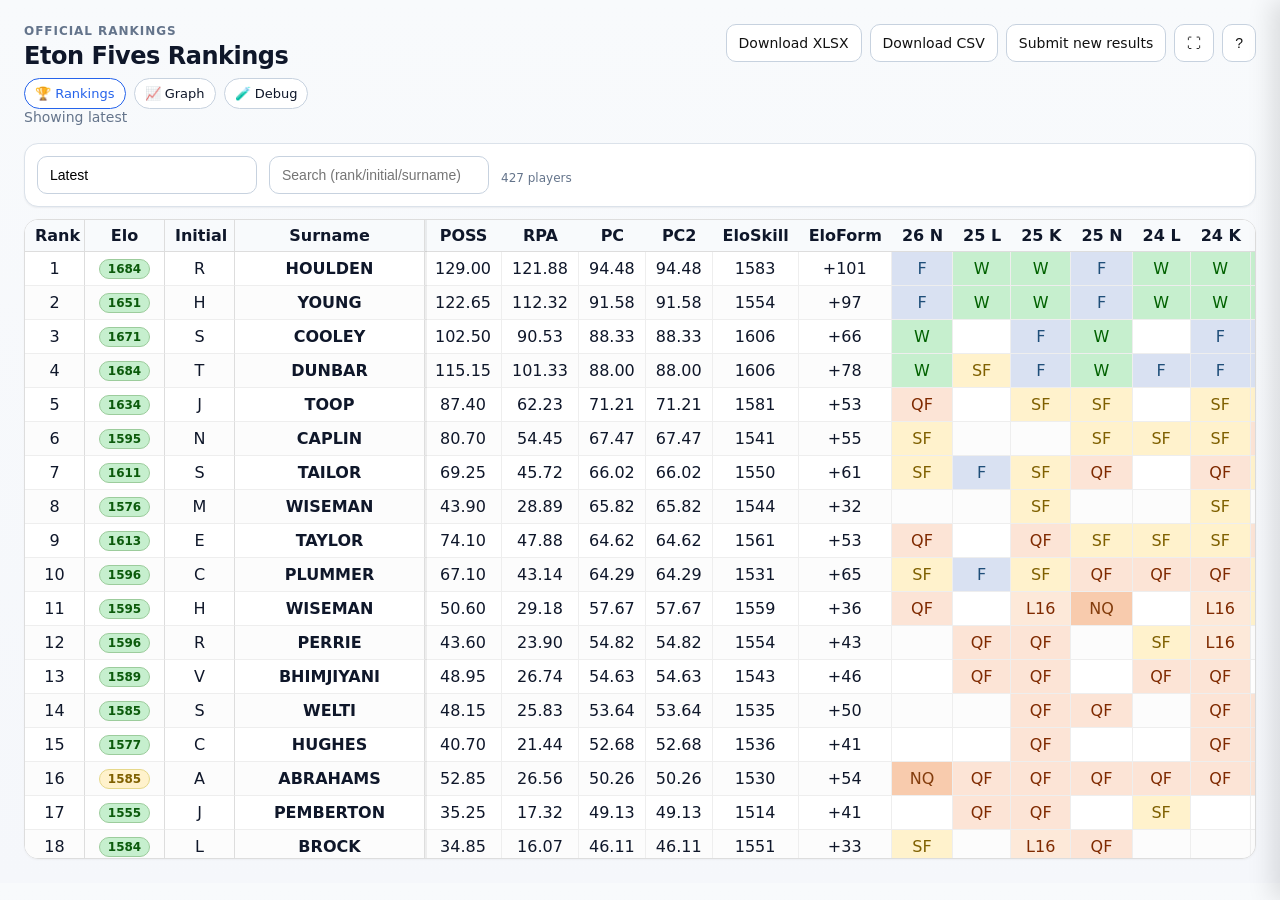
==== commit de9504db: "Phase 3" ====
--- a/docs/index.html
+++ b/docs/index.html
@@ -233,9 +233,13 @@
     <div>
       <div class="page-eyebrow">Official Rankings</div>
       <div class="row" style="gap:8px; align-items:center;"><h1>Eton Fives Rankings</h1></div>
-      <nav class="page-nav" aria-label="Primary" style="margin-top:8px;">
-        <a href="./graph.html" class="nav-pill">📈 Graph</a>
-        <a href="./debug.html" class="nav-pill">🧪 Debug</a>
+      <nav class="site-nav-wrap" aria-label="Primary" style="margin-top:8px;">
+        <button class="nav-toggle" type="button" aria-label="Open navigation menu" aria-expanded="false">☰</button>
+        <div class="site-nav-menu">
+          <a href="./index.html" aria-current="page">🏆 Rankings</a>
+          <a href="./graph.html">📈 Graph</a>
+          <a href="./debug.html">🧪 Debug</a>
+        </div>
       </nav>
       <div class="meta" id="status">Loading…</div>
     </div>
@@ -253,18 +257,9 @@
   </header>
 
   <div class="section-card">
-    <div class="note" style="margin:0 0 12px;">
-      Tap a column header to sort (mobile supported). Search to find a player.
-      <div class="small">Codes: <b>W</b>, <b>F</b>, <b>SF</b>, <b>QF</b>, <b>L16</b>, <b>NQ</b>.</div>
-    </div>
-
     <div class="controls" style="margin:0;">
       <select id="snapshotSelect" aria-label="As of tournament"></select>
       <input id="searchBox" type="search" placeholder="Search (rank/initial/surname)..." autocomplete="off" />
-      <div class="segmented" role="group" aria-label="View mode">
-        <button id="viewTableBtn" type="button" aria-pressed="true">Table</button>
-        <button id="viewTrendsBtn" type="button" aria-pressed="false">Trends</button>
-      </div>
       <span class="small" id="count"></span>
     </div>
   </div>
@@ -302,8 +297,6 @@
       const countEl = document.getElementById("count");
       const searchBox = document.getElementById("searchBox");
       const snapshotSelect = document.getElementById('snapshotSelect');
-      const viewTableBtn = document.getElementById('viewTableBtn');
-      const viewTrendsBtn = document.getElementById('viewTrendsBtn');
       const theadRow = document.getElementById("theadRow");
       const tbody = document.querySelector("#rankings tbody");
       const table = document.getElementById("rankings");
@@ -638,32 +631,6 @@
         document.addEventListener('keydown', (e) => {
           if (e.key === 'Escape') closePlayerDrawer();
         });
-      }
-
-      function bindViewToggle(){
-        function setMode(mode){
-          const isTable = mode !== 'trends';
-          viewTableBtn?.setAttribute('aria-pressed', isTable ? 'true' : 'false');
-          viewTrendsBtn?.setAttribute('aria-pressed', isTable ? 'false' : 'true');
-          setUrlParam('view', isTable ? 'table' : 'trends');
-        }
-
-        viewTableBtn?.addEventListener('click', () => setMode('table'));
-        viewTrendsBtn?.addEventListener('click', () => {
-          setMode('trends');
-          const u = new URL('./graph.html', window.location.href);
-          const selected = window.__SELECTED_PLAYER_KEY__ || getUrlParam('player');
-          if (selected) u.searchParams.set('players', selected);
-          const snap = snapshotSelect?.value || 'latest';
-          if (snap !== 'latest') {
-            u.searchParams.set('from', snap);
-            u.searchParams.set('to', snap);
-          }
-          window.location.href = u.toString();
-        });
-
-        const requested = (getUrlParam('view') || 'table').toLowerCase();
-        setMode(requested === 'trends' ? 'trends' : 'table');
       }
 
       function getCellValue(row, idx) {
@@ -1153,8 +1120,6 @@
           enableSortAndSearch();
           attachCellClicks(matchesData);
           attachRowClicks();
-          bindViewToggle();
-
           const deepPlayer = getUrlParam('player');
           if (deepPlayer) {
             const exists = (window.__CURRENT_RENDER_DATA || []).some(r => `${String(r.Initial||'').toUpperCase()}|${String(r.Surname||'').toUpperCase()}` === deepPlayer);
@@ -1270,6 +1235,43 @@
   document.addEventListener('DOMContentLoaded', wireHelpModal);
 } else {
   wireHelpModal();
+}
+
+// ------------------------
+// Site nav (mobile hamburger)
+// ------------------------
+function wireSiteNav(){
+  const wrap = document.querySelector('.site-nav-wrap');
+  if (!wrap) return;
+  const btn = wrap.querySelector('.nav-toggle');
+  if (!btn) return;
+
+  function closeMenu(){
+    wrap.classList.remove('open');
+    btn.setAttribute('aria-expanded', 'false');
+  }
+  function openMenu(){
+    wrap.classList.add('open');
+    btn.setAttribute('aria-expanded', 'true');
+  }
+
+  btn.addEventListener('click', () => {
+    if (wrap.classList.contains('open')) closeMenu();
+    else openMenu();
+  });
+
+  document.addEventListener('click', (e) => {
+    if (!wrap.contains(e.target)) closeMenu();
+  });
+  document.addEventListener('keydown', (e) => {
+    if (e.key === 'Escape') closeMenu();
+  });
+}
+
+if (document.readyState === 'loading') {
+  document.addEventListener('DOMContentLoaded', wireSiteNav);
+} else {
+  wireSiteNav();
 }
 
 </script>
--- a/docs/styles.css
+++ b/docs/styles.css
@@ -58,6 +58,49 @@
   flex-wrap: wrap;
 }
 
+.site-nav-wrap {
+  position: relative;
+}
+
+.nav-toggle {
+  display: none;
+  align-items: center;
+  justify-content: center;
+  width: 40px;
+  height: 40px;
+  border-radius: 10px;
+  border: 1px solid var(--border-strong);
+  background: var(--surface);
+  color: var(--text);
+  font-size: 18px;
+  line-height: 1;
+  cursor: pointer;
+}
+
+.site-nav-menu {
+  display: flex;
+  gap: 8px;
+  flex-wrap: wrap;
+}
+
+.site-nav-menu a {
+  text-decoration: none;
+  font-size: 13px;
+  line-height: 1;
+  padding: 8px 10px;
+  border: 1px solid var(--border-strong);
+  border-radius: 999px;
+  background: var(--surface);
+  color: var(--text);
+}
+
+.site-nav-menu a:hover { background: var(--surface-2); }
+
+.site-nav-menu a[aria-current="page"] {
+  border-color: var(--accent);
+  color: var(--accent);
+}
+
 .nav-pill {
   text-decoration: none;
   font-size: 13px;
@@ -156,6 +199,52 @@
 
 .actions { gap: 8px !important; }
 
+.player-drawer .close,
+.player-drawer .compare-row select,
+.player-drawer .compare-row button {
+  height: 38px;
+  border-radius: 10px;
+}
+
+.player-drawer .compare-row button {
+  border: 1px solid var(--accent) !important;
+  background: var(--accent) !important;
+  color: #fff !important;
+}
+
+.player-drawer .compare-row button:hover {
+  border-color: var(--accent-strong) !important;
+  background: var(--accent-strong) !important;
+}
+
 @media (max-width: 900px) {
   body.app-shell { padding: 14px; }
-}
+
+  .nav-toggle {
+    display: inline-flex;
+  }
+
+  .site-nav-menu {
+    display: none;
+    position: absolute;
+    right: 0;
+    top: calc(100% + 8px);
+    min-width: 220px;
+    padding: 8px;
+    border: 1px solid var(--border);
+    border-radius: 12px;
+    background: var(--surface);
+    box-shadow: var(--shadow-md);
+    flex-direction: column;
+    z-index: 60;
+  }
+
+  .site-nav-wrap.open .site-nav-menu {
+    display: flex;
+  }
+
+  .site-nav-menu a {
+    border-radius: 10px;
+    padding: 10px;
+  }
+}
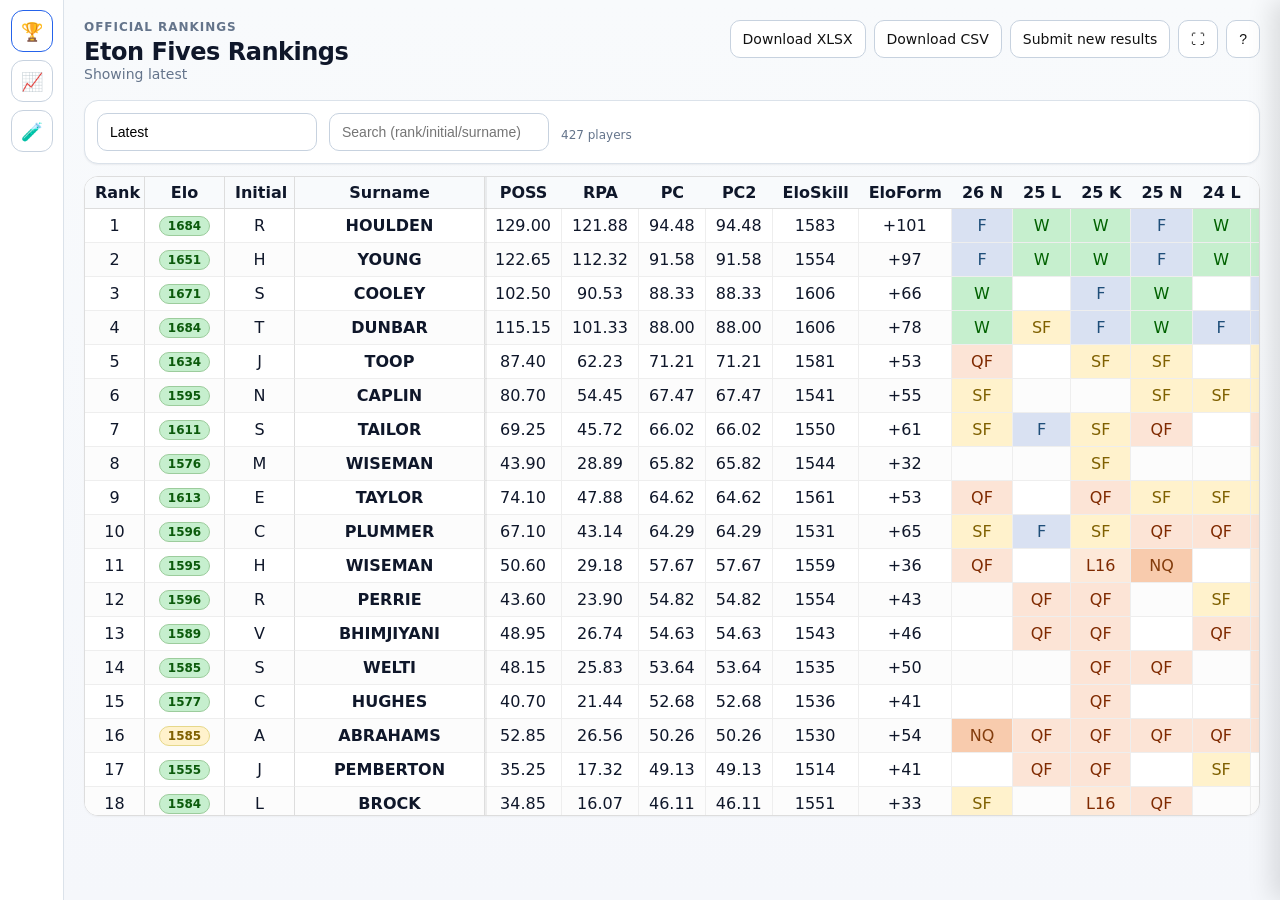
==== commit 4e40ef48: "Phase 4 - New Navigation" ====
--- a/docs/index.html
+++ b/docs/index.html
@@ -8,7 +8,7 @@
 
 
   <style>
-    body { font-family: system-ui, -apple-system, Segoe UI, Roboto, Arial, sans-serif; margin: 24px; }
+    body { font-family: system-ui, -apple-system, Segoe UI, Roboto, Arial, sans-serif; margin: 0; }
     header { display:flex; gap:16px; align-items:baseline; justify-content:space-between; flex-wrap:wrap; }
     h1 { margin:0; font-size: 24px; }
     .meta { color:#555; font-size: 14px; min-height: 20px; }
@@ -41,9 +41,9 @@
 
     /* Full-screen table mode (mobile landscape helper) */
     body.fullscreen-mode{ margin:0; }
-    body.fullscreen-mode > header,
-    body.fullscreen-mode > .note,
-    body.fullscreen-mode > .controls{ display:none; }
+    body.fullscreen-mode .sidebar,
+    body.fullscreen-mode .page-header,
+    body.fullscreen-mode #controlsCard{ display:none; }
     body.fullscreen-mode .table-wrap{
       position: fixed; inset: 0;
       max-height: 100vh;
@@ -229,34 +229,33 @@
 </head>
 
 <body class="app-shell">
-  <header class="page-header">
-    <div>
-      <div class="page-eyebrow">Official Rankings</div>
-      <div class="row" style="gap:8px; align-items:center;"><h1>Eton Fives Rankings</h1></div>
-      <nav class="site-nav-wrap" aria-label="Primary" style="margin-top:8px;">
-        <button class="nav-toggle" type="button" aria-label="Open navigation menu" aria-expanded="false">☰</button>
-        <div class="site-nav-menu">
-          <a href="./index.html" aria-current="page">🏆 Rankings</a>
-          <a href="./graph.html">📈 Graph</a>
-          <a href="./debug.html">🧪 Debug</a>
+  <div class="dashboard-shell">
+    <aside class="sidebar" aria-label="Primary navigation">
+      <a class="sidebar-link" href="./index.html" aria-current="page" title="Rankings" aria-label="Rankings">🏆</a>
+      <a class="sidebar-link" href="./graph.html" title="Graph" aria-label="Graph">📈</a>
+      <a class="sidebar-link" href="./debug.html" title="Debug" aria-label="Debug">🧪</a>
+    </aside>
+
+    <main class="dashboard-main">
+      <header class="page-header">
+        <div>
+          <div class="page-eyebrow">Official Rankings</div>
+          <div class="row" style="gap:8px; align-items:center;"><h1>Eton Fives Rankings</h1></div>
+          <div class="meta" id="status">Loading…</div>
         </div>
-      </nav>
-      <div class="meta" id="status">Loading…</div>
-    </div>
-    <div class="actions">
-      <a href="./downloads/rankings_latest.xlsx" download>Download XLSX</a>
-      <a href="./downloads/rankings_latest.csv" download>Download CSV</a>
-      <a
-        href="https://github.com/thatchersj/rank-the-fives/issues/new?template=submit_results.yml&title=New%20tournament%20results&labels=recalculate"
-        target="_blank" rel="noopener"
-      >Submit new results</a>
-    
-      <button id="fsBtn" type="button" title="Full screen" aria-label="Toggle full screen">⛶</button>
-      <button id="helpBtn" type="button" title="Help" aria-label="Help">?</button>
-    </div>
-  </header>
-
-  <div class="section-card">
+        <div class="actions header-tools">
+          <a href="./downloads/rankings_latest.xlsx" download>Download XLSX</a>
+          <a href="./downloads/rankings_latest.csv" download>Download CSV</a>
+          <a
+            href="https://github.com/thatchersj/rank-the-fives/issues/new?template=submit_results.yml&title=New%20tournament%20results&labels=recalculate"
+            target="_blank" rel="noopener"
+          >Submit new results</a>
+          <button id="fsBtn" type="button" title="Full screen" aria-label="Toggle full screen">⛶</button>
+          <button id="helpBtn" type="button" title="Help" aria-label="Help">?</button>
+        </div>
+      </header>
+
+  <div class="section-card" id="controlsCard">
     <div class="controls" style="margin:0;">
       <select id="snapshotSelect" aria-label="As of tournament"></select>
       <input id="searchBox" type="search" placeholder="Search (rank/initial/surname)..." autocomplete="off" />
@@ -274,6 +273,8 @@
   <noscript>
     <p><b>This page needs JavaScript enabled</b> to load rankings.</p>
   </noscript>
+    </main>
+  </div>
 
   <script>
     (function(){
@@ -1237,43 +1238,6 @@
   wireHelpModal();
 }
 
-// ------------------------
-// Site nav (mobile hamburger)
-// ------------------------
-function wireSiteNav(){
-  const wrap = document.querySelector('.site-nav-wrap');
-  if (!wrap) return;
-  const btn = wrap.querySelector('.nav-toggle');
-  if (!btn) return;
-
-  function closeMenu(){
-    wrap.classList.remove('open');
-    btn.setAttribute('aria-expanded', 'false');
-  }
-  function openMenu(){
-    wrap.classList.add('open');
-    btn.setAttribute('aria-expanded', 'true');
-  }
-
-  btn.addEventListener('click', () => {
-    if (wrap.classList.contains('open')) closeMenu();
-    else openMenu();
-  });
-
-  document.addEventListener('click', (e) => {
-    if (!wrap.contains(e.target)) closeMenu();
-  });
-  document.addEventListener('keydown', (e) => {
-    if (e.key === 'Escape') closeMenu();
-  });
-}
-
-if (document.readyState === 'loading') {
-  document.addEventListener('DOMContentLoaded', wireSiteNav);
-} else {
-  wireSiteNav();
-}
-
 </script>
 
   <div class="modal-backdrop" id="matchModalBackdrop" role="dialog" aria-modal="true" aria-hidden="true">
--- a/docs/styles.css
+++ b/docs/styles.css
@@ -21,13 +21,53 @@
   background: linear-gradient(180deg, #f8fafc 0%, var(--bg) 100%);
   color: var(--text);
   margin: 0;
-  padding: 24px;
-}
-
-body.app-shell > :not(.modal-backdrop):not(.drawer-backdrop):not(.player-drawer):not(script) {
-  max-width: 1280px;
-  margin-left: auto;
-  margin-right: auto;
+  padding: 0;
+}
+
+.dashboard-shell {
+  min-height: 100vh;
+  display: grid;
+  grid-template-columns: 64px minmax(0, 1fr);
+}
+
+.sidebar {
+  position: sticky;
+  top: 0;
+  height: 100vh;
+  border-right: 1px solid var(--border);
+  background: var(--surface);
+  display: flex;
+  flex-direction: column;
+  align-items: center;
+  gap: 8px;
+  padding: 10px 8px;
+}
+
+.sidebar-link {
+  width: 42px;
+  height: 42px;
+  border: 1px solid var(--border-strong);
+  border-radius: 12px;
+  display: inline-flex;
+  align-items: center;
+  justify-content: center;
+  text-decoration: none;
+  background: var(--surface);
+  color: var(--text);
+  font-size: 18px;
+}
+
+.sidebar-link:hover {
+  background: var(--surface-2);
+}
+
+.sidebar-link[aria-current="page"] {
+  border-color: var(--accent);
+  color: var(--accent);
+}
+
+.dashboard-main {
+  padding: 20px;
 }
 
 h1, h2, h3 { letter-spacing: -0.02em; color: var(--text); }
@@ -52,53 +92,12 @@
   margin-bottom: 4px;
 }
 
-.page-nav {
+
+.header-tools {
   display: flex;
   gap: 8px;
   flex-wrap: wrap;
-}
-
-.site-nav-wrap {
-  position: relative;
-}
-
-.nav-toggle {
-  display: none;
   align-items: center;
-  justify-content: center;
-  width: 40px;
-  height: 40px;
-  border-radius: 10px;
-  border: 1px solid var(--border-strong);
-  background: var(--surface);
-  color: var(--text);
-  font-size: 18px;
-  line-height: 1;
-  cursor: pointer;
-}
-
-.site-nav-menu {
-  display: flex;
-  gap: 8px;
-  flex-wrap: wrap;
-}
-
-.site-nav-menu a {
-  text-decoration: none;
-  font-size: 13px;
-  line-height: 1;
-  padding: 8px 10px;
-  border: 1px solid var(--border-strong);
-  border-radius: 999px;
-  background: var(--surface);
-  color: var(--text);
-}
-
-.site-nav-menu a:hover { background: var(--surface-2); }
-
-.site-nav-menu a[aria-current="page"] {
-  border-color: var(--accent);
-  color: var(--accent);
 }
 
 .nav-pill {
@@ -218,33 +217,11 @@
 }
 
 @media (max-width: 900px) {
-  body.app-shell { padding: 14px; }
-
-  .nav-toggle {
-    display: inline-flex;
+  .dashboard-shell {
+    grid-template-columns: 56px minmax(0, 1fr);
   }
 
-  .site-nav-menu {
-    display: none;
-    position: absolute;
-    right: 0;
-    top: calc(100% + 8px);
-    min-width: 220px;
-    padding: 8px;
-    border: 1px solid var(--border);
-    border-radius: 12px;
-    background: var(--surface);
-    box-shadow: var(--shadow-md);
-    flex-direction: column;
-    z-index: 60;
+  .dashboard-main {
+    padding: 14px;
   }
-
-  .site-nav-wrap.open .site-nav-menu {
-    display: flex;
-  }
-
-  .site-nav-menu a {
-    border-radius: 10px;
-    padding: 10px;
-  }
-}
+}
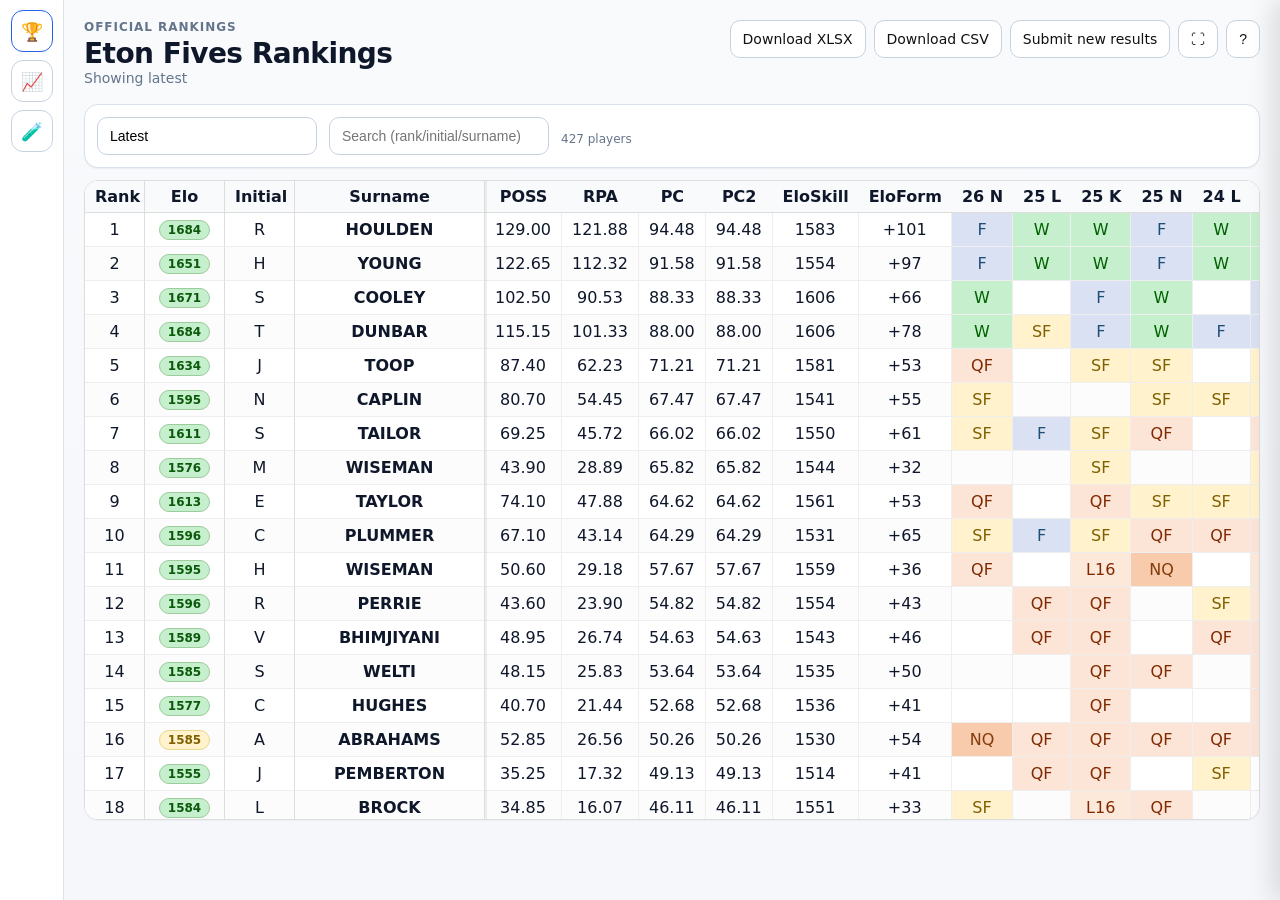
==== commit a0dee644: "Consistent titles Needs captions doing too" ====
--- a/docs/index.html
+++ b/docs/index.html
@@ -10,7 +10,7 @@
   <style>
     body { font-family: system-ui, -apple-system, Segoe UI, Roboto, Arial, sans-serif; margin: 0; }
     header { display:flex; gap:16px; align-items:baseline; justify-content:space-between; flex-wrap:wrap; }
-    h1 { margin:0; font-size: 24px; }
+    h1 { margin:0; }
     .meta { color:#555; font-size: 14px; min-height: 20px; }
     .actions { display:flex; gap:12px; flex-wrap:wrap; }
     .actions a, .actions button {
@@ -233,7 +233,7 @@
     <aside class="sidebar" aria-label="Primary navigation">
       <a class="sidebar-link" href="./index.html" aria-current="page" title="Rankings" aria-label="Rankings">🏆</a>
       <a class="sidebar-link" href="./graph.html" title="Graph" aria-label="Graph">📈</a>
-      <a class="sidebar-link" href="./debug.html" title="Debug" aria-label="Debug">🧪</a>
+      <a class="sidebar-link" href="./debug.html" title="Elo Explorer" aria-label="Elo Explorer">🧪</a>
     </aside>
 
     <main class="dashboard-main">
--- a/docs/styles.css
+++ b/docs/styles.css
@@ -72,6 +72,12 @@
 
 h1, h2, h3 { letter-spacing: -0.02em; color: var(--text); }
 
+.page-header h1 {
+  margin: 0;
+  font-size: clamp(24px, 3.6vw, 28px);
+  line-height: 1.15;
+}
+
 .row { display: flex; gap: 10px; align-items: center; flex-wrap: wrap; }
 
 .page-header {
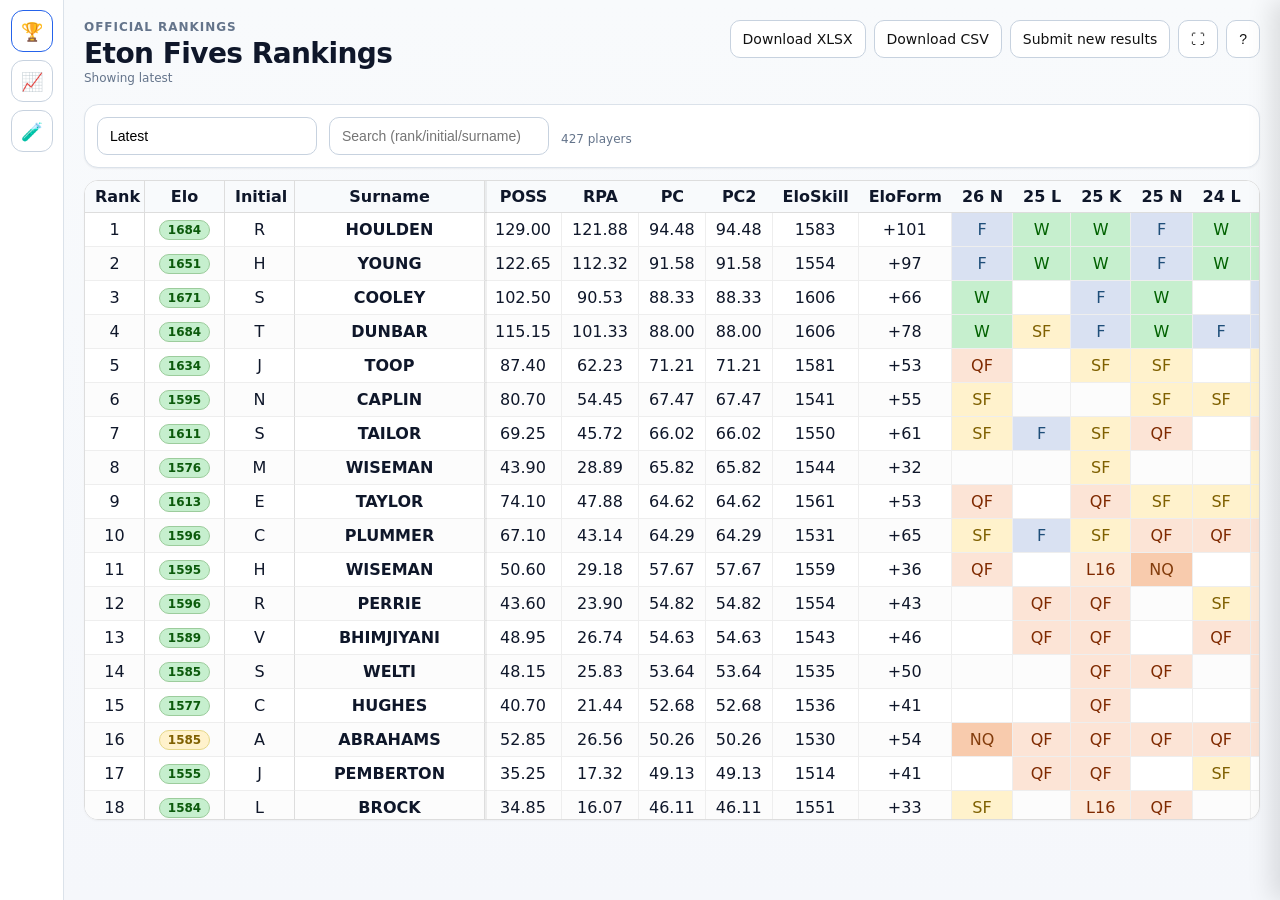
==== commit 14360c52: "Consistent titles 2 Standardise subtitles" ====
--- a/docs/index.html
+++ b/docs/index.html
@@ -241,7 +241,7 @@
         <div>
           <div class="page-eyebrow">Official Rankings</div>
           <div class="row" style="gap:8px; align-items:center;"><h1>Eton Fives Rankings</h1></div>
-          <div class="meta" id="status">Loading…</div>
+          <div class="meta page-subtitle" id="status">Loading…</div>
         </div>
         <div class="actions header-tools">
           <a href="./downloads/rankings_latest.xlsx" download>Download XLSX</a>
--- a/docs/styles.css
+++ b/docs/styles.css
@@ -98,6 +98,12 @@
   margin-bottom: 4px;
 }
 
+.page-header .page-subtitle {
+  color: var(--muted) !important;
+  font-size: 12px;
+  line-height: 1.4;
+}
+
 
 .header-tools {
   display: flex;
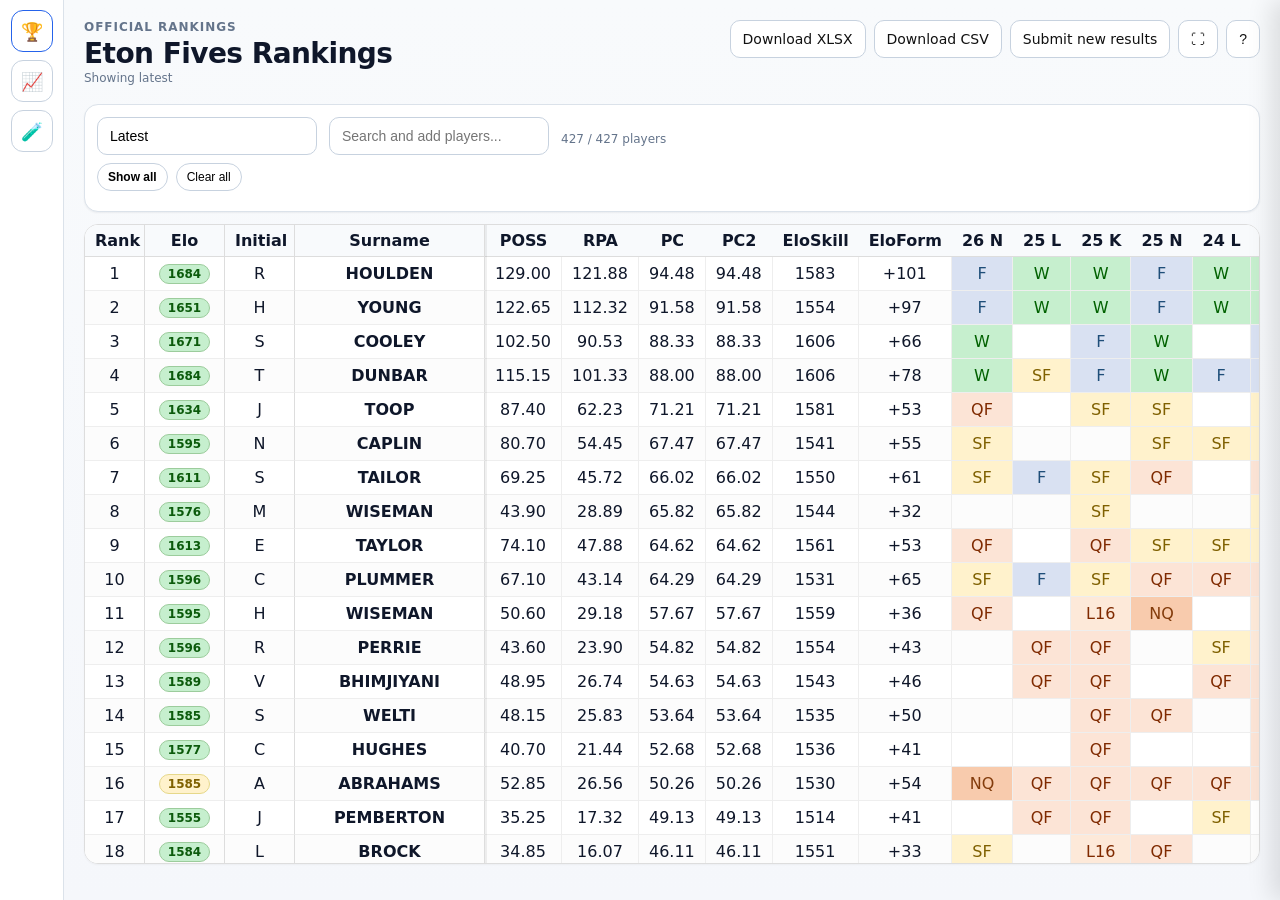
==== commit 00d7f3b9: "Various UI/UX tweaks" ====
--- a/docs/index.html
+++ b/docs/index.html
@@ -25,6 +25,14 @@
       appearance:none; border:1px solid #ccc; border-radius:10px; padding:10px 12px;
       background:white; font-size:14px; min-width: 220px;
     }
+    .player-filter-bar{ display:flex; gap:8px; flex-wrap:wrap; align-items:center; margin-top:8px; }
+    .filter-btn{ appearance:none; border:1px solid #ccc; border-radius:999px; background:#fff; padding:6px 10px; font-size:12px; cursor:pointer; }
+    .chip-row{ display:flex; gap:6px; flex-wrap:wrap; margin-top:8px; }
+    .chip-btn{ border:1px solid #cfd8e3; border-radius:999px; background:#f8fafc; padding:4px 8px; font-size:12px; cursor:pointer; }
+    .suggest-list{ margin-top:8px; border:1px solid #eee; border-radius:10px; max-height:180px; overflow:auto; background:#fff; }
+    .suggest-item{ width:100%; text-align:left; border:0; border-bottom:1px solid #f1f1f1; background:#fff; padding:8px 10px; font-size:12px; cursor:pointer; }
+    .suggest-item:last-child{ border-bottom:0; }
+    .suggest-item:hover{ background:#f8fafc; }
     .segmented { display:inline-flex; border:1px solid #ccc; border-radius:10px; overflow:hidden; }
     .segmented button {
       appearance:none; border:0; background:#fff; padding:10px 12px; cursor:pointer; font-size:14px;
@@ -162,6 +170,11 @@
       padding: 10px 12px; border: 1px solid #eee; border-radius: 12px;
       margin: 8px 0; background: #fafafa;
     }
+    .match-row{ display:flex; gap:12px; justify-content:space-between; align-items:flex-start; }
+    .match-main{ min-width:0; flex:1; }
+    .match-metrics{ min-width:140px; text-align:right; }
+    .shock-pill{ display:inline-block; border:1px solid #eab308; background:#fef9c3; color:#854d0e; border-radius:999px; padding:2px 8px; font-size:11px; margin-top:4px; }
+    .shock-pill.major{ border-color:#dc2626; background:#fee2e2; color:#991b1b; }
     .match .line{ margin: 4px 0; }
     .pill{
       display:inline-block; padding: 2px 8px; border-radius: 999px;
@@ -258,9 +271,15 @@
   <div class="section-card" id="controlsCard">
     <div class="controls" style="margin:0;">
       <select id="snapshotSelect" aria-label="As of tournament"></select>
-      <input id="searchBox" type="search" placeholder="Search (rank/initial/surname)..." autocomplete="off" />
+      <input id="searchBox" type="search" placeholder="Search and add players..." autocomplete="off" />
       <span class="small" id="count"></span>
     </div>
+    <div id="playerSuggest" class="suggest-list" style="display:none;"></div>
+    <div class="player-filter-bar">
+      <button id="btnShowAllPlayers" class="filter-btn" type="button">Show all</button>
+      <button id="btnClearPlayerFilter" class="filter-btn" type="button">Clear all</button>
+    </div>
+    <div id="playerChipRow" class="chip-row"></div>
   </div>
 
   <div class="table-wrap" id="tableWrap">
@@ -301,6 +320,122 @@
       const theadRow = document.getElementById("theadRow");
       const tbody = document.querySelector("#rankings tbody");
       const table = document.getElementById("rankings");
+      const suggestEl = document.getElementById("playerSuggest");
+      const chipRowEl = document.getElementById("playerChipRow");
+      const btnShowAllPlayers = document.getElementById("btnShowAllPlayers");
+      const btnClearPlayerFilter = document.getElementById("btnClearPlayerFilter");
+      const RANKINGS_VIEW_KEY = "rankingsViewState_v1";
+      let SHOW_ALL_PLAYERS = true;
+      let PLAYER_FILTER = new Set();
+
+      function readRankingsViewState(){
+        try { return JSON.parse(localStorage.getItem(RANKINGS_VIEW_KEY) || "null"); } catch(e){ return null; }
+      }
+      function saveRankingsViewState(){
+        const state = {
+          snapshot: snapshotSelect ? snapshotSelect.value : "latest",
+          search: searchBox ? searchBox.value : "",
+          selectedPlayers: Array.from(PLAYER_FILTER),
+          showAllPlayers: !!SHOW_ALL_PLAYERS
+        };
+        try { localStorage.setItem(RANKINGS_VIEW_KEY, JSON.stringify(state)); } catch(e){}
+      }
+      function rowPlayerKeyFromCells(tr){
+        const cols = window.__CURRENT_COLS__ || [];
+        const idxInit = cols.indexOf("Initial");
+        const idxSur = cols.indexOf("Surname");
+        const init = (tr.children[idxInit]?.textContent || "").trim().toUpperCase();
+        const sur = (tr.children[idxSur]?.textContent || "").trim().toUpperCase();
+        return (init && sur) ? `${init}|${sur}` : null;
+      }
+      function playerOptionsFromRows(){
+        const out = [];
+        for (const tr of Array.from(tbody.querySelectorAll("tr"))){
+          const key = rowPlayerKeyFromCells(tr);
+          if (!key) continue;
+          out.push({ key, label: toPlayerLabel(key) });
+        }
+        out.sort((a,b)=>a.label.localeCompare(b.label));
+        return out;
+      }
+      function renderPlayerChips(){
+        if (!chipRowEl) return;
+        chipRowEl.innerHTML = "";
+        const keys = Array.from(PLAYER_FILTER).sort((a,b)=>toPlayerLabel(a).localeCompare(toPlayerLabel(b)));
+        keys.forEach(k => {
+          const b = document.createElement("button");
+          b.className = "chip-btn";
+          b.type = "button";
+          b.textContent = `${toPlayerLabel(k)} ×`;
+          b.addEventListener("click", ()=>{
+            PLAYER_FILTER.delete(k);
+            if (!PLAYER_FILTER.size) SHOW_ALL_PLAYERS = true;
+            applySearchFilter();
+            renderPlayerChips();
+            saveRankingsViewState();
+          });
+          chipRowEl.appendChild(b);
+        });
+      }
+      function renderPlayerSuggest(){
+        if (!suggestEl) return;
+        const q = (searchBox.value || "").trim().toLowerCase();
+        const opts = playerOptionsFromRows();
+        const matches = opts.filter(o => !PLAYER_FILTER.has(o.key) && (!q || o.label.toLowerCase().includes(q))).slice(0, 20);
+        suggestEl.innerHTML = "";
+        if (!q || !matches.length){
+          suggestEl.style.display = "none";
+          return;
+        }
+        matches.forEach(o => {
+          const b = document.createElement("button");
+          b.className = "suggest-item";
+          b.type = "button";
+          b.textContent = o.label;
+          b.addEventListener("click", ()=>{
+            PLAYER_FILTER.add(o.key);
+            SHOW_ALL_PLAYERS = false;
+            searchBox.value = "";
+            renderPlayerSuggest();
+            renderPlayerChips();
+            applySearchFilter();
+            saveRankingsViewState();
+          });
+          suggestEl.appendChild(b);
+        });
+        suggestEl.style.display = "";
+      }
+      function applySearchFilter(){
+        const rows = Array.from(tbody.querySelectorAll("tr"));
+        let shown = 0;
+        rows.forEach(tr => {
+          const pkey = rowPlayerKeyFromCells(tr);
+          const ok = SHOW_ALL_PLAYERS || !PLAYER_FILTER.size || (pkey && PLAYER_FILTER.has(pkey));
+          tr.style.display = ok ? "" : "none";
+          if (ok) shown++;
+        });
+        if (btnShowAllPlayers) btnShowAllPlayers.style.fontWeight = SHOW_ALL_PLAYERS ? "700" : "400";
+        countEl.textContent = `${shown} / ${rows.length} players`;
+      }
+      function setupPlayerFilterControls(){
+        if (btnShowAllPlayers){
+          btnShowAllPlayers.addEventListener("click", () => {
+            SHOW_ALL_PLAYERS = true;
+            applySearchFilter();
+            saveRankingsViewState();
+          });
+        }
+        if (btnClearPlayerFilter){
+          btnClearPlayerFilter.addEventListener("click", () => {
+            PLAYER_FILTER = new Set();
+            SHOW_ALL_PLAYERS = true;
+            renderPlayerChips();
+            renderPlayerSuggest();
+            applySearchFilter();
+            saveRankingsViewState();
+          });
+        }
+      }
       function setUrlParam(k, v){
         const u = new URL(window.location.href);
         if (v === null || v === undefined || v === "") u.searchParams.delete(k);
@@ -607,32 +742,7 @@
         drawer.classList.add('open');
       }
 
-      function attachRowClicks(){
-        tbody.addEventListener('click', (ev) => {
-          const td = ev.target.closest('td');
-          if (!td) return;
-          if (td.classList.contains('result-cell')) return; // keep tournament cell click behavior
-          const tr = td.parentElement;
-          if (!tr) return;
-          const pkey = getRowPlayerKey(tr);
-          if (pkey) openPlayerDrawer(pkey);
-        });
-
-        tbody.addEventListener('keydown', (ev) => {
-          if (ev.key !== 'Enter') return;
-          const tr = ev.target.closest('tr');
-          if (!tr) return;
-          const pkey = getRowPlayerKey(tr);
-          if (pkey) openPlayerDrawer(pkey);
-        });
-
-        const { closeBtn, backdrop } = getDrawerEls();
-        closeBtn?.addEventListener('click', closePlayerDrawer);
-        backdrop?.addEventListener('click', closePlayerDrawer);
-        document.addEventListener('keydown', (e) => {
-          if (e.key === 'Escape') closePlayerDrawer();
-        });
-      }
+      function attachRowClicks(){ /* intentionally disabled */ }
 
       function getCellValue(row, idx) {
         const td = row.children[idx];
@@ -688,23 +798,8 @@
         });
 
         searchBox.addEventListener("input", () => {
-          const q = searchBox.value.trim().toUpperCase();
-          const rows = Array.from(tbody.querySelectorAll("tr"));
-          let shown = 0;
-          rows.forEach(tr => {
-            const cols = window.__CURRENT_COLS__ || [];
-            const idxRank = cols.indexOf("Rank") >= 0 ? cols.indexOf("Rank") : 0;
-            const idxInit = cols.indexOf("Initial");
-            const idxSur = cols.indexOf("Surname");
-            const rank = (tr.children[idxRank]?.textContent || "").toUpperCase();
-            const init = (tr.children[idxInit]?.textContent || "").toUpperCase();
-            const sur = (tr.children[idxSur]?.textContent || "").toUpperCase();
-            const hay = `${rank} ${init} ${sur}`;
-            const ok = !q || hay.includes(q);
-            tr.style.display = ok ? "" : "none";
-            if (ok) shown++;
-          });
-          countEl.textContent = `${shown} / ${rows.length} players`;
+          renderPlayerSuggest();
+          saveRankingsViewState();
         });
 
         // Default sort by Rank (column 1 at top)
@@ -748,6 +843,35 @@
         backdrop.setAttribute("aria-hidden", "false");
       }
 
+      function eloWinProb(teamA, teamB){
+        const d = Number(teamA) - Number(teamB);
+        if (!Number.isFinite(d)) return null;
+        return 1 / (1 + Math.pow(10, -d / 400));
+      }
+      function expectedSetScore(pWin){
+        if (!Number.isFinite(pWin)) return "—";
+        if (pWin >= 0.85) return "3-0";
+        if (pWin >= 0.68) return "3-1";
+        if (pWin >= 0.52) return "3-2";
+        if (pWin >= 0.38) return "2-3";
+        if (pWin >= 0.22) return "1-3";
+        return "0-3";
+      }
+      function shockLabel(pWinner){
+        if (!Number.isFinite(pWinner)) return "";
+        if (pWinner < 0.20) return `<div class=\"shock-pill major\">Major shock</div>`;
+        if (pWinner < 0.35) return `<div class=\"shock-pill\">Shock</div>`;
+        return "";
+      }
+
+      function scoreForViewedPlayer(rawScore, won){
+        const s = (rawScore || "").toString().trim();
+        if (!s || won) return s;
+        // When viewing from the losing side, swap all score pairs so the
+        // displayed match score and set scores are from the viewed player's perspective.
+        return s.replace(/(\d+)\s*-\s*(\d+)/g, (_, a, b) => `${b}-${a}`);
+      }
+
       function closeMatchModal() {
         const backdrop = document.getElementById("matchModalBackdrop");
         backdrop.style.display = "none";
@@ -1006,6 +1130,12 @@
           }
 
           const byRound = {};
+          const eloMap = new Map();
+          for (const r of (window.__CURRENT_RENDER_DATA || [])) {
+            const k = `${String(r.Initial||'').toUpperCase()}|${String(r.Surname||'').toUpperCase()}`;
+            const v = Number(r.Elo);
+            if (k && Number.isFinite(v)) eloMap.set(k, v);
+          }
           for (const m of matches) {
             const r = m.round || "UNK";
             byRound[r] = byRound[r] || [];
@@ -1017,12 +1147,30 @@
             if (!list || list.length === 0) continue;
             body += `<div class="match-round">${escapeHtml(roundNames[r])}</div>`;
             for (const m of list) {
-              const score = escapeHtml(m.score || "");
               const won = (m.winners || []).includes(playerKey);
+              const scoreText = scoreForViewedPlayer(m.score || "", won);
+              const score = escapeHtml(scoreText);
+              const wKeys = Array.isArray(m.winners) ? m.winners : [];
+              const lKeys = Array.isArray(m.losers) ? m.losers : [];
+              const wE = wKeys.map(k => eloMap.get(k)).filter(Number.isFinite);
+              const lE = lKeys.map(k => eloMap.get(k)).filter(Number.isFinite);
+              const wTeam = wE.length ? wE.reduce((a,b)=>a+b,0) : NaN;
+              const lTeam = lE.length ? lE.reduce((a,b)=>a+b,0) : NaN;
+              const pWinner = eloWinProb(wTeam, lTeam);
+              const pShown = won ? pWinner : (Number.isFinite(pWinner) ? (1 - pWinner) : NaN);
+              const expScore = expectedSetScore(pShown);
+              // Shock should reflect whether the *actual winner* was an underdog,
+              // independent of which side the viewed player was on.
+              const shock = shockLabel(pWinner);
               body += `<div class="match">` +
-                      `<div class="line"><span class="pill ${won ? "pill-won" : "pill-lost"}">${escapeHtml(won ? "Won" : "Lost")}</span><i>vs</i> ${escapeHtml(won ? (m.loserTeam || "") : (m.winnerTeam || ""))}</div>` +
-                      (score ? `<div class="line">${score}</div>` : ``) +
-                      `</div>`;
+                      `<div class="match-row">`
+                      + `<div class="match-main">`
+                      + `<div class="line"><span class="pill ${won ? "pill-won" : "pill-lost"}">${escapeHtml(won ? "Won" : "Lost")}</span><i>vs</i> ${escapeHtml(won ? (m.loserTeam || "") : (m.winnerTeam || ""))}</div>`
+                      + (score ? `<div class="line">${score}</div>` : ``)
+                      + `</div>`
+                      + `<div class="match-metrics"><div class="small">Win% ${Number.isFinite(pShown) ? Math.round(pShown*100) + '%' : '—'}</div><div class="small">Expected ${expScore}</div>${shock}</div>`
+                      + `</div>`
+                      + `</div>`;
             }
           }
 
@@ -1097,18 +1245,30 @@
                 setUrlParam('snapshot', v);
               }
             }
-            // reset search + sort
+            // reset input text + sort
             searchBox.value = '';
+            renderPlayerSuggest();
             sortBy(0, true);
-
-            const selected = window.__SELECTED_PLAYER_KEY__ || getUrlParam('player');
-            if (selected) {
-              const exists = (window.__CURRENT_RENDER_DATA || []).some(r => `${String(r.Initial||'').toUpperCase()}|${String(r.Surname||'').toUpperCase()}` === selected);
-              if (exists) openPlayerDrawer(selected);
-              else closePlayerDrawer();
+            saveRankingsViewState();
+
+            applySearchFilter();
+            renderPlayerChips();
+          });
+        }
+
+          const saved = readRankingsViewState();
+          if (!getUrlParam('snapshot') && saved?.snapshot && snapshotSelect &&
+              Array.from(snapshotSelect.options).some(o => o.value === saved.snapshot)) {
+            snapshotSelect.value = saved.snapshot;
+            if (saved.snapshot === 'latest') {
+              render(loaded.latest);
+              setStatus('Showing latest');
+            } else {
+              const snap = snapsChrono.find(x => x.key === saved.snapshot);
+              render((snap && Array.isArray(snap.records)) ? snap.records : loaded.latest);
+              setStatus((snap && snap.label) ? `As of ${snap.label}` : 'Showing latest');
             }
-          });
-        }
+          }
 
           if (snapshotSelect?.value && snapshotSelect.value !== 'latest') {
             const snap = snapsChrono.find(x => x.key === snapshotSelect.value);
@@ -1119,13 +1279,19 @@
           }
 
           enableSortAndSearch();
+          setupPlayerFilterControls();
+          const saved2 = readRankingsViewState();
+          if (!getUrlParam('snapshot') && saved2) {
+            if (saved2.search) searchBox.value = saved2.search;
+            PLAYER_FILTER = new Set(Array.isArray(saved2.selectedPlayers) ? saved2.selectedPlayers : []);
+            SHOW_ALL_PLAYERS = (typeof saved2.showAllPlayers === 'boolean') ? saved2.showAllPlayers : !PLAYER_FILTER.size;
+          }
+          renderPlayerChips();
+          renderPlayerSuggest();
+          applySearchFilter();
+          saveRankingsViewState();
           attachCellClicks(matchesData);
           attachRowClicks();
-          const deepPlayer = getUrlParam('player');
-          if (deepPlayer) {
-            const exists = (window.__CURRENT_RENDER_DATA || []).some(r => `${String(r.Initial||'').toUpperCase()}|${String(r.Surname||'').toUpperCase()}` === deepPlayer);
-            if (exists) openPlayerDrawer(deepPlayer);
-          }
 
           if (!getStatus() || getStatus() === 'Loading…') setStatus('Showing latest');
         } catch (e) {
--- a/docs/styles.css
+++ b/docs/styles.css
@@ -205,7 +205,7 @@
 }
 
 #rankings tbody tr:hover td {
-  background: #f8fbff !important;
+  box-shadow: inset 0 0 0 9999px rgb(150 152 182 / 16%);
 }
 
 .actions { gap: 8px !important; }
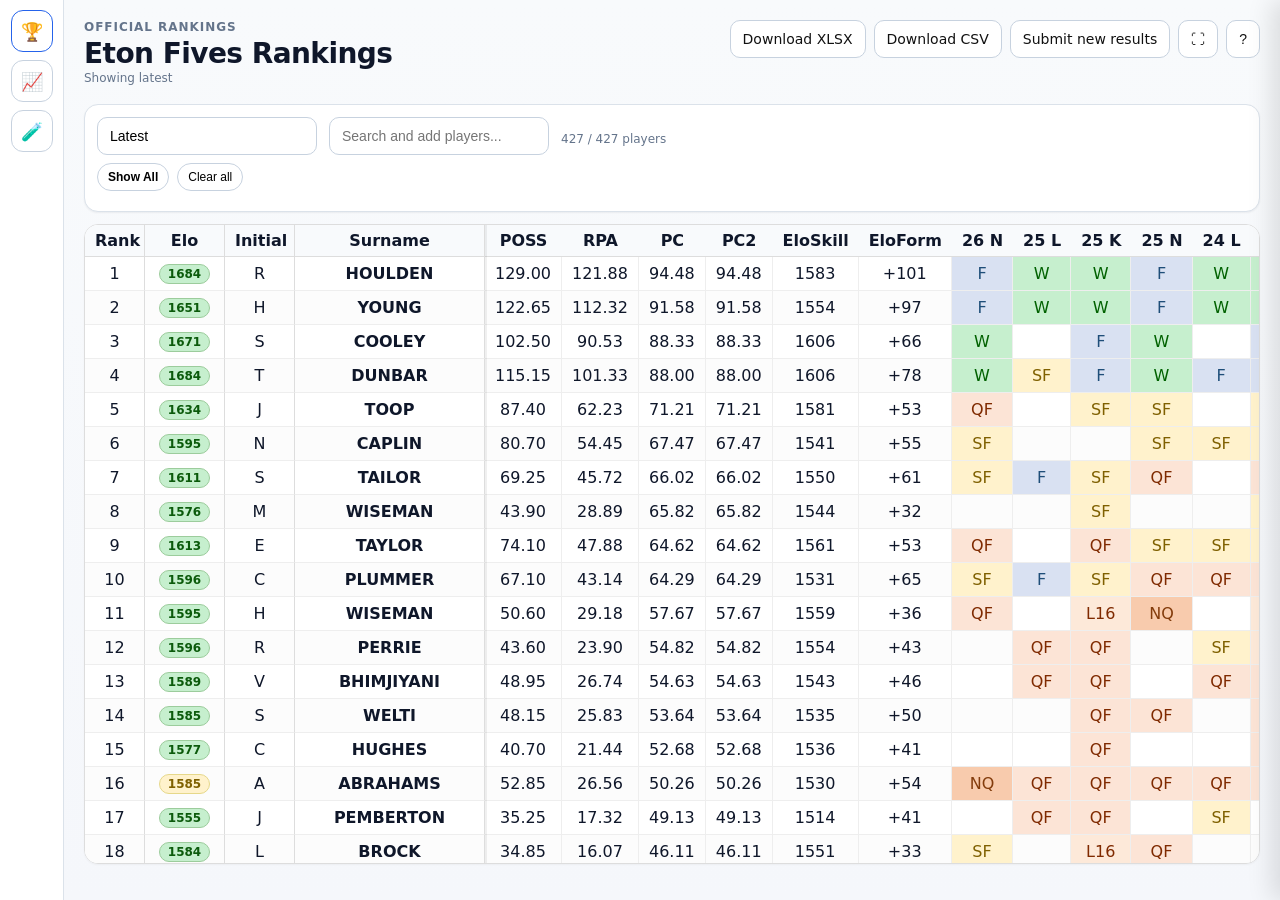
==== commit 7f2081c8: "Surprise" ====
--- a/docs/index.html
+++ b/docs/index.html
@@ -197,12 +197,14 @@
     .peakBtn{ appearance:none; border:1px solid #ccc; background:#fff; border-radius:999px; padding:6px 10px; font-size:12px; cursor:pointer; }
 
     /* Help modal tabs */
-    .tabs{ display:flex; gap:8px; padding: 0 16px 12px; border-bottom: 1px solid #eee; }
+    .tabs{ display:flex; gap:8px; padding: 8px 16px; border-bottom: 1px solid #eee; }
     .tabbtn{
       appearance:none; border:1px solid #ccc; background:#fff;
       border-radius: 999px; padding: 8px 12px; font-size: 13px; cursor:pointer;
     }
-    .tabbtn[aria-selected="true"]{ border-color:#111; }
+    .tabbtn:hover{ background:#f6f6f6; color:#111; }
+    .tabbtn[aria-selected="true"]{ border-color:#111; background:#111; color:#fff; font-weight:600; }
+    .tabbtn[aria-selected="true"]:hover{ background:#1a73e8 !important; color:#fff; }
     .tabpanel{ display:none; padding: 12px 16px 16px; }
     .tabpanel.active{ display:block; }
     .tabpanel h3{ margin: 10px 0 6px; font-size: 15px; }
@@ -410,17 +412,20 @@
         let shown = 0;
         rows.forEach(tr => {
           const pkey = rowPlayerKeyFromCells(tr);
-          const ok = SHOW_ALL_PLAYERS || !PLAYER_FILTER.size || (pkey && PLAYER_FILTER.has(pkey));
+          const ok = SHOW_ALL_PLAYERS || (PLAYER_FILTER.size > 0 && pkey && PLAYER_FILTER.has(pkey));
           tr.style.display = ok ? "" : "none";
           if (ok) shown++;
         });
-        if (btnShowAllPlayers) btnShowAllPlayers.style.fontWeight = SHOW_ALL_PLAYERS ? "700" : "400";
+        if (btnShowAllPlayers) {
+          btnShowAllPlayers.textContent = SHOW_ALL_PLAYERS ? "Show All" : "Filter";
+          btnShowAllPlayers.style.fontWeight = "700";
+        }
         countEl.textContent = `${shown} / ${rows.length} players`;
       }
       function setupPlayerFilterControls(){
         if (btnShowAllPlayers){
           btnShowAllPlayers.addEventListener("click", () => {
-            SHOW_ALL_PLAYERS = true;
+            SHOW_ALL_PLAYERS = !SHOW_ALL_PLAYERS;
             applySearchFilter();
             saveRankingsViewState();
           });
@@ -848,14 +853,52 @@
         if (!Number.isFinite(d)) return null;
         return 1 / (1 + Math.pow(10, -d / 400));
       }
+
+      const SET_DECISIVENESS = 1.2; // >1 => stronger pair more likely to win 3-0/3-1 than 3-2
+
+      function bo5WinProbFromSetProb(p){
+        // Best-of-5 (first to 3): P(win match)
+        return (10 * Math.pow(p, 3)) - (15 * Math.pow(p, 4)) + (6 * Math.pow(p, 5));
+      }
+
+      function inferSetProbFromMatchProb(pMatch){
+        const pm = Math.max(0.001, Math.min(0.999, Number(pMatch)));
+        let lo = 0.001, hi = 0.999;
+        for (let i = 0; i < 32; i++) {
+          const mid = (lo + hi) / 2;
+          const pmid = bo5WinProbFromSetProb(mid);
+          if (pmid < pm) lo = mid;
+          else hi = mid;
+        }
+        return (lo + hi) / 2;
+      }
+
+      function sharpenSetProb(pSet, k){
+        const p = Math.max(0.001, Math.min(0.999, Number(pSet)));
+        const logit = Math.log(p / (1 - p));
+        const sharp = 1 / (1 + Math.exp(-(k * logit)));
+        return Math.max(0.001, Math.min(0.999, sharp));
+      }
+
       function expectedSetScore(pWin){
         if (!Number.isFinite(pWin)) return "—";
-        if (pWin >= 0.85) return "3-0";
-        if (pWin >= 0.68) return "3-1";
-        if (pWin >= 0.52) return "3-2";
-        if (pWin >= 0.38) return "2-3";
-        if (pWin >= 0.22) return "1-3";
-        return "0-3";
+        // Convert viewed-side match win probability into set win probability,
+        // then derive BO5 scoreline probabilities.
+        let pSet = inferSetProbFromMatchProb(pWin);
+        pSet = sharpenSetProb(pSet, SET_DECISIVENESS);
+        const q = 1 - pSet;
+
+        const probs = [
+          { s: "3-0", p: Math.pow(pSet, 3) },
+          { s: "3-1", p: 3 * Math.pow(pSet, 3) * q },
+          { s: "3-2", p: 6 * Math.pow(pSet, 3) * Math.pow(q, 2) },
+          { s: "2-3", p: 6 * Math.pow(q, 3) * Math.pow(pSet, 2) },
+          { s: "1-3", p: 3 * Math.pow(q, 3) * pSet },
+          { s: "0-3", p: Math.pow(q, 3) },
+        ];
+
+        probs.sort((a,b) => b.p - a.p);
+        return probs[0]?.s || "—";
       }
       function shockLabel(pWinner){
         if (!Number.isFinite(pWinner)) return "";
@@ -946,6 +989,35 @@
         const title = `${tourn.tournament}`;
         const subtitle = `Draw`;
 
+        const eloMap = new Map();
+        for (const r of (window.__CURRENT_RENDER_DATA || [])) {
+          const k = `${String(r.Initial||'').toUpperCase()}|${String(r.Surname||'').toUpperCase()}`;
+          const v = Number(r.Elo);
+          if (k && Number.isFinite(v)) eloMap.set(k, v);
+        }
+
+        function renderDrawMatchCard(m){
+          const wKeys = Array.isArray(m.winners) ? m.winners : [];
+          const lKeys = Array.isArray(m.losers) ? m.losers : [];
+          const wE = wKeys.map(k => eloMap.get(k)).filter(Number.isFinite);
+          const lE = lKeys.map(k => eloMap.get(k)).filter(Number.isFinite);
+          const wTeamElo = wE.length ? wE.reduce((a,b)=>a+b,0) : NaN;
+          const lTeamElo = lE.length ? lE.reduce((a,b)=>a+b,0) : NaN;
+          const pWinner = eloWinProb(wTeamElo, lTeamElo);
+          const expScore = expectedSetScore(pWinner);
+          const shock = shockLabel(pWinner);
+          const score = (m.score || "").toString().trim();
+          return `<div class="match">`
+            + `<div class="match-row">`
+            + `<div class="match-main">`
+            + `<div class="line"><b>${escapeHtml(m.winnerTeam || "")}</b> beat ${escapeHtml(m.loserTeam || "")}</div>`
+            + (score ? `<div class="line">${escapeHtml(score)}</div>` : ``)
+            + `</div>`
+            + `<div class="match-metrics"><div class="small">Win% ${Number.isFinite(pWinner) ? Math.round(pWinner*100) + '%' : '—'}</div><div class="small">Expected ${expScore}</div>${shock}</div>`
+            + `</div>`
+            + `</div>`;
+        }
+
         const order = ["L16", "QF", "SF", "F"];
         const byRound = {};
         for (const m of (tourn.matches || [])){
@@ -977,13 +1049,7 @@
           if (!list.length) continue;
           body += `<div class="match-round">${escapeHtml(roundNames[r])}</div>`;
           for (const m of list){
-            const wTeam = m.winnerTeam || "";
-            const lTeam = m.loserTeam || "";
-            const score = (m.score || "").toString().trim();
-            body += `<div class="match">`
-              + `<div class="line"><b>${escapeHtml(wTeam)}</b> beat ${escapeHtml(lTeam)}</div>`
-              + (score ? `<div class="line">${escapeHtml(score)}</div>` : ``)
-              + `</div>`;
+            body += renderDrawMatchCard(m);
           }
         }
 
@@ -993,13 +1059,7 @@
           if (!list.length) continue;
           body += `<div class="match-round">${escapeHtml(r)}</div>`;
           for (const m of list){
-            const wTeam = m.winnerTeam || "";
-            const lTeam = m.loserTeam || "";
-            const score = (m.score || "").toString().trim();
-            body += `<div class="match">`
-              + `<div class="line"><b>${escapeHtml(wTeam)}</b> beat ${escapeHtml(lTeam)}</div>`
-              + (score ? `<div class="line">${escapeHtml(score)}</div>` : ``)
-              + `</div>`;
+            body += renderDrawMatchCard(m);
           }
         }
 
@@ -1191,6 +1251,59 @@
           const [loaded, matchesData] = await Promise.all([loadData(), loadMatches()]);
           window.__MATCHES_DATA__ = matchesData;
 
+          function buildEloMapFromRecords(records){
+            const m = new Map();
+            for (const r of (records || [])) {
+              const k = `${String(r.Initial||'').toUpperCase()}|${String(r.Surname||'').toUpperCase()}`;
+              const v = Number(r.Elo);
+              if (k && Number.isFinite(v)) m.set(k, v);
+            }
+            return m;
+          }
+
+          function buildShockRows(allMatchesData, latestRows, snapsChrono){
+            const rows = [];
+            const latestMap = buildEloMapFromRecords(latestRows || []);
+            const snapMapByKey = new Map();
+            for (const s of (snapsChrono || [])) {
+              if (!s || !s.key) continue;
+              snapMapByKey.set(normaliseHeader(s.key), buildEloMapFromRecords(s.records || []));
+            }
+
+            for (const [, t] of Object.entries((allMatchesData && allMatchesData.tournaments) || {})) {
+              const tKey = normaliseHeader((t && t.key) || '');
+              const eloMap = snapMapByKey.get(tKey) || latestMap;
+              const year = Number(t && t.year);
+              if (Number.isFinite(year) && year < 2013) continue;
+              for (const m of ((t && t.matches) || [])) {
+                const wKeys = Array.isArray(m.winners) ? m.winners : [];
+                const lKeys = Array.isArray(m.losers) ? m.losers : [];
+                const wE = wKeys.map(k => eloMap.get(k)).filter(Number.isFinite);
+                const lE = lKeys.map(k => eloMap.get(k)).filter(Number.isFinite);
+                if (!wE.length || !lE.length) continue;
+                const wTeamElo = wE.reduce((a,b)=>a+b,0);
+                const lTeamElo = lE.reduce((a,b)=>a+b,0);
+                const pWinner = eloWinProb(wTeamElo, lTeamElo);
+                if (!Number.isFinite(pWinner)) continue;
+                rows.push({
+                  year: Number.isFinite(year) ? year : null,
+                  tournament: (t && t.tournament) || '',
+                  round: (m && m.round) || '—',
+                  winnerTeam: (m && m.winnerTeam) || '',
+                  loserTeam: (m && m.loserTeam) || '',
+                  score: (m && m.score) || '',
+                  winPct: Math.round(pWinner * 100),
+                  expected: expectedSetScore(pWinner),
+                  shock: pWinner < 0.20 ? 'Major shock' : (pWinner < 0.35 ? 'Shock' : ''),
+                  improb: 1 - pWinner
+                });
+              }
+            }
+
+            rows.sort((a,b) => b.improb - a.improb);
+            return rows;
+          }
+
         const snapsRaw = (loaded.snapshots && Array.isArray(loaded.snapshots.snapshots)) ? loaded.snapshots.snapshots : [];
         function _parseSnapKey(k){
           const m = /^([0-9]{2})\\s+([NKL])$/i.exec((k||"").trim());
@@ -1212,6 +1325,7 @@
         const snapsDesc = snapsChrono.slice().reverse();
         // Keep around for modal sparklines / peak Elo stats
         window.__SNAPS_CHRONO = snapsChrono;
+        window.__SHOCK_ROWS__ = buildShockRows(matchesData, loaded.latest, snapsChrono);
         if (snapshotSelect) {
           snapshotSelect.innerHTML = '';
           const optLatest = document.createElement('option');
@@ -1356,17 +1470,35 @@
 function wireHelpModal(){
   const helpBackdrop = document.getElementById('helpModalBackdrop');
   const helpClose = document.getElementById('helpModalClose');
+  const helpShocksBtn = document.getElementById('helpShocksBtn');
   const tabRank = document.getElementById('tabRank');
   const tabElo = document.getElementById('tabElo');
+  const tabShocks = document.getElementById('tabShocks');
   const panelRank = document.getElementById('panelRank');
   const panelElo = document.getElementById('panelElo');
+  const panelShocks = document.getElementById('panelShocks');
+  const shocksBody = document.getElementById('shocksPanelBody');
+  const shocksYearSelect = document.getElementById('shocksYearSelect');
+
+  function esc(s){
+    return (s ?? "").toString()
+      .replace(/&/g, "&amp;")
+      .replace(/</g, "&lt;")
+      .replace(/>/g, "&gt;")
+      .replace(/\"/g, "&quot;")
+      .replace(/'/g, "&#039;");
+  }
 
   function switchHelpTab(which){
     const isRank = (which === 'rank');
+    const isElo = (which === 'elo');
+    const isShocks = (which === 'shocks');
     if(tabRank) tabRank.setAttribute('aria-selected', isRank ? 'true' : 'false');
-    if(tabElo) tabElo.setAttribute('aria-selected', isRank ? 'false' : 'true');
+    if(tabElo) tabElo.setAttribute('aria-selected', isElo ? 'true' : 'false');
+    if(tabShocks) tabShocks.setAttribute('aria-selected', isShocks ? 'true' : 'false');
     if(panelRank) panelRank.classList.toggle('active', isRank);
-    if(panelElo) panelElo.classList.toggle('active', !isRank);
+    if(panelElo) panelElo.classList.toggle('active', isElo);
+    if(panelShocks) panelShocks.classList.toggle('active', isShocks);
   }
 
   function openHelp(){
@@ -1381,11 +1513,62 @@
     helpBackdrop.setAttribute('aria-hidden','true');
   }
 
+  function renderShocksList(){
+    if(!shocksBody) return;
+    const rows = Array.isArray(window.__SHOCK_ROWS__) ? window.__SHOCK_ROWS__ : [];
+    const yearVal = (shocksYearSelect && shocksYearSelect.value) ? shocksYearSelect.value : 'all';
+    const filtered = (yearVal === 'all')
+      ? rows
+      : rows.filter(r => String(r.year || '') === String(yearVal));
+    const top = filtered.slice(0, 30);
+
+    let html = `<div class="small" style="margin-bottom:8px;">Ranked by lowest pre-match winner probability from Elo at the relevant snapshot.</div>`;
+    if (!top.length) {
+      shocksBody.innerHTML = html + `<div class="match">No shock rows available for this selection.</div>`;
+      return;
+    }
+
+    html += top.map((r, i) => {
+      const shockPill = (r.shock === 'Major shock')
+        ? `<div class="shock-pill major">Major shock</div>`
+        : (r.shock === 'Shock' ? `<div class="shock-pill">Shock</div>` : ``);
+      return `<div class="match">`
+        + `<div class="line"><b>#${i+1}</b> ${esc(String(r.tournament || ''))} · ${esc(String(r.round || '—'))}</div>`
+        + `<div class="match-row">`
+        + `<div class="match-main">`
+        + `<div class="line"><b>${esc(String(r.winnerTeam || ''))}</b> beat ${esc(String(r.loserTeam || ''))}</div>`
+        + `${r.score ? `<div class="line">${esc(String(r.score))}</div>` : ``}`
+        + `</div>`
+        + `<div class="match-metrics"><div class="small">Winner Win% ${Number.isFinite(Number(r.winPct)) ? String(Math.round(Number(r.winPct))) + '%' : '—'}</div><div class="small">Expected ${esc(String(r.expected || '—'))}</div>${shockPill}</div>`
+        + `</div>`
+        + `</div>`;
+    }).join('');
+
+    shocksBody.innerHTML = html;
+  }
+
+  function openShocksTab(){
+    if(tabShocks) tabShocks.style.display = '';
+    const rows = Array.isArray(window.__SHOCK_ROWS__) ? window.__SHOCK_ROWS__ : [];
+    if (shocksYearSelect){
+      const years = Array.from(new Set(rows.map(r => Number(r.year)).filter(y => Number.isFinite(y)))).sort((a,b)=>b-a);
+      const prev = shocksYearSelect.value || 'all';
+      shocksYearSelect.innerHTML = `<option value="all">All time</option>`
+        + years.map(y => `<option value="${String(y)}">${String(y)}</option>`).join('');
+      shocksYearSelect.value = years.some(y => String(y) === String(prev)) ? String(prev) : 'all';
+    }
+    renderShocksList();
+    switchHelpTab('shocks');
+  }
+
   if(helpBtn) helpBtn.addEventListener('click', openHelp);
   if(helpClose) helpClose.addEventListener('click', closeHelp);
+  if(helpShocksBtn) helpShocksBtn.addEventListener('click', openShocksTab);
   if(helpBackdrop) helpBackdrop.addEventListener('click', (e)=>{ if(e.target===helpBackdrop) closeHelp(); });
   if(tabRank) tabRank.addEventListener('click', ()=>switchHelpTab('rank'));
   if(tabElo) tabElo.addEventListener('click', ()=>switchHelpTab('elo'));
+  if(tabShocks) tabShocks.addEventListener('click', ()=>switchHelpTab('shocks'));
+  if(shocksYearSelect) shocksYearSelect.addEventListener('change', renderShocksList);
 
   // ESC closes help (and exits fullscreen CSS mode if open)
   document.addEventListener('keydown', (e)=>{
@@ -1427,12 +1610,16 @@
           <h2 id="helpModalTitle">Help</h2>
           <div class="small" id="helpModalSub">How rankings and Elo are calculated</div>
         </div>
-        <button class="close" id="helpModalClose" type="button">Close</button>
+        <div style="display:flex; gap:8px;">
+          <button class="close" id="helpShocksBtn" type="button" title="Most improbable results">⚡</button>
+          <button class="close" id="helpModalClose" type="button">Close</button>
+        </div>
       </header>
 
       <div class="tabs" role="tablist" aria-label="Help tabs">
         <button class="tabbtn" id="tabRank" role="tab" aria-selected="true" aria-controls="panelRank" type="button">Rank</button>
         <button class="tabbtn" id="tabElo" role="tab" aria-selected="false" aria-controls="panelElo" type="button">Elo</button>
+        <button class="tabbtn" id="tabShocks" role="tab" aria-selected="false" aria-controls="panelShocks" type="button" style="display:none;">Shocks</button>
       </div>
 
       <div class="tabpanel active" id="panelRank" role="tabpanel" aria-labelledby="tabRank">
@@ -1554,6 +1741,17 @@
     <li>Ratings reflect opposition quality, not just finishing position.</li>
   </ul>
 </div>
+
+<div class="tabpanel" id="panelShocks" role="tabpanel" aria-labelledby="tabShocks">
+  <div class="small" style="margin-bottom:8px;">Most improbable results based on Elo winner win%.</div>
+  <div style="display:flex; gap:8px; align-items:center; margin-bottom:10px;">
+    <label for="shocksYearSelect" class="small" style="margin:0;">View:</label>
+    <select id="shocksYearSelect" aria-label="Filter shocks by year" style="min-width:140px;">
+      <option value="all">All time</option>
+    </select>
+  </div>
+  <div id="shocksPanelBody"></div>
+</div>
     </div>
   </div>
 
